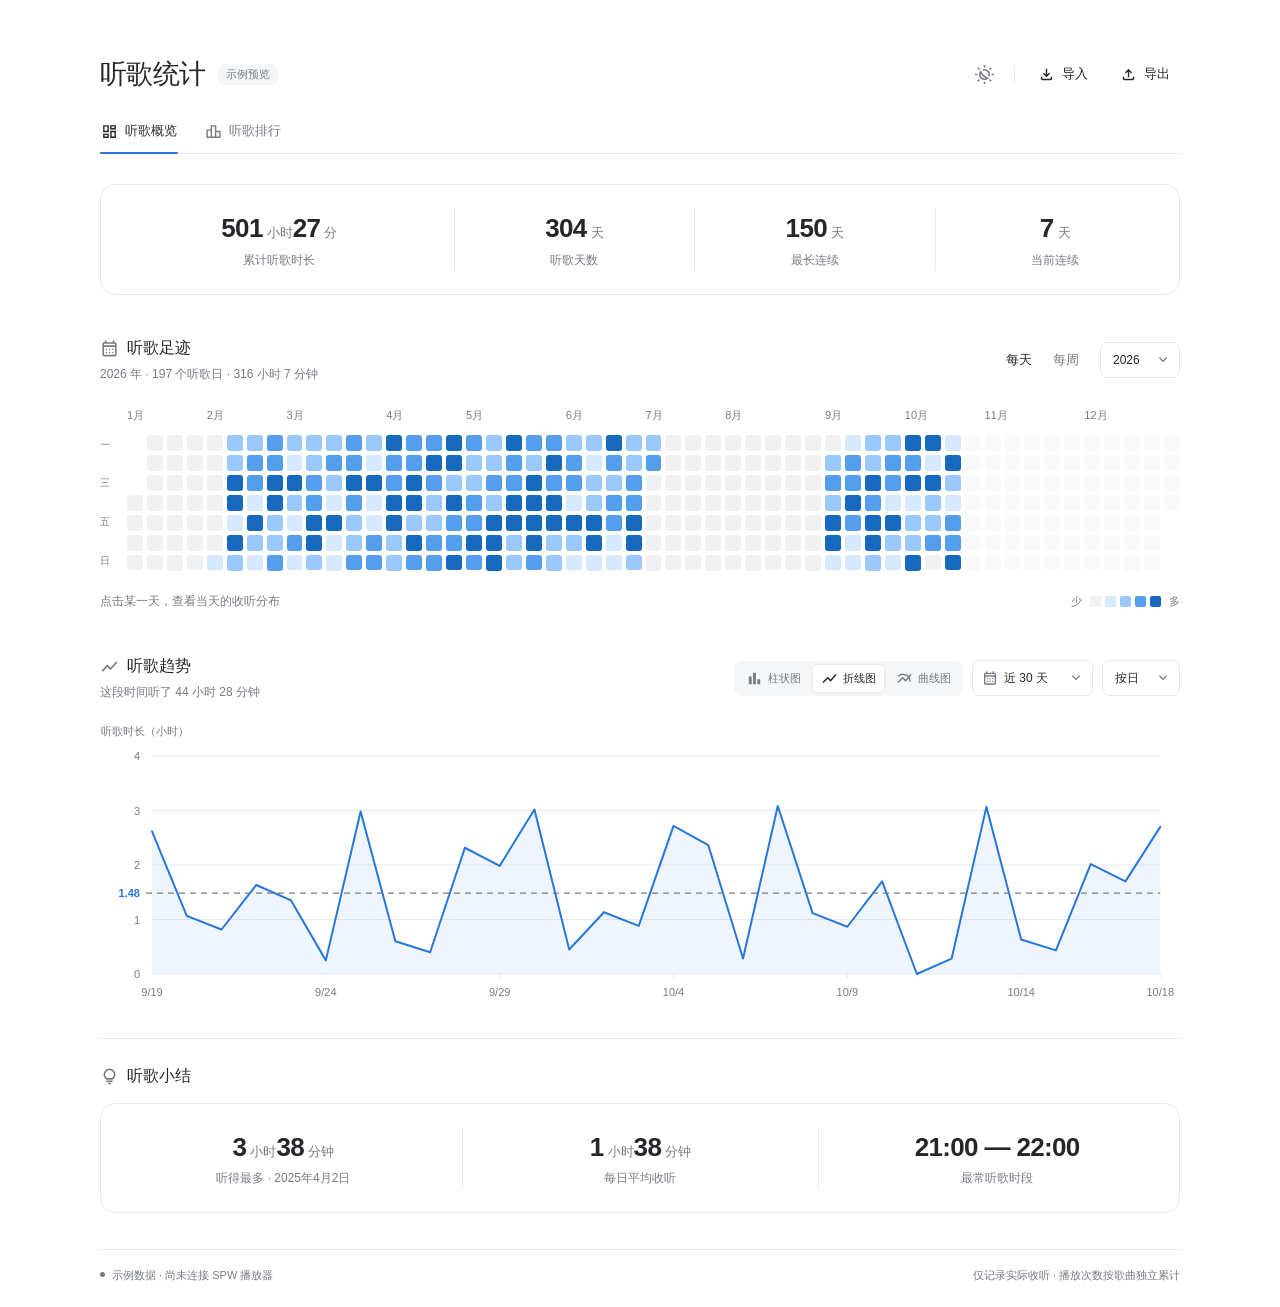
==== preview/index.html @ 2b6d9139 "style: move play counting explanation below rankings" ====
<!doctype html>
<html lang="zh-CN">
<head>
  <meta charset="UTF-8">
  <meta name="viewport" content="width=device-width, initial-scale=1">
  <meta name="color-scheme" content="light dark">
  <title>听歌统计 · SPW</title>
  <link rel="stylesheet" href="styles.css">
  <script src="app.js" defer></script>
</head>
<body>
  <main class="page">
    <header class="page-header">
      <div class="heading-group">
        <div class="title-line"><h1 id="page-title">听歌统计</h1><span class="preview-badge">示例预览</span></div>
      </div>
      <div class="header-actions">
        <button type="button" class="icon-button" id="theme-toggle" aria-label="当前跟随系统，点击切换为浅色" title="跟随系统 · 点击切换为浅色"><svg class="material-icon" data-icon="routine" data-theme-icon="system" viewBox="0 -960 960 960" aria-hidden="true" focusable="false"><path d="M396-396q-32-32-58.5-67T289-537q-5 14-6.5 28.5T281-480q0 83 58 141t141 58q14 0 28.5-2t28.5-6q-39-22-74-48.5T396-396Zm57-56q51 51 114 87.5T702-308q-40 51-98 79.5T481-200q-117 0-198.5-81.5T201-480q0-65 28.5-123t79.5-98q20 72 56.5 135T453-452Zm290 72q-20-5-39.5-11T665-405q8-18 11.5-36.5T680-480q0-83-58.5-141.5T480-680q-20 0-38.5 3.5T405-665q-8-19-13.5-38T381-742q24-9 49-13.5t51-4.5q117 0 198.5 81.5T761-480q0 26-4.5 51T743-380ZM440-840v-120h80v120h-80Zm0 840v-120h80V0h-80Zm323-706-57-57 85-84 57 56-85 85ZM169-113l-57-56 85-85 57 57-85 84Zm671-327v-80h120v80H840ZM0-440v-80h120v80H0Zm791 328-85-85 57-57 84 85-56 57ZM197-706l-84-85 56-57 85 85-57 57Zm199 310Z"/></svg><svg class="material-icon" data-icon="light_mode" data-theme-icon="light" viewBox="0 -960 960 960" aria-hidden="true" focusable="false" hidden><path d="M480-360q50 0 85-35t35-85q0-50-35-85t-85-35q-50 0-85 35t-35 85q0 50 35 85t85 35Zm0 80q-83 0-141.5-58.5T280-480q0-83 58.5-141.5T480-680q83 0 141.5 58.5T680-480q0 83-58.5 141.5T480-280ZM200-440H40v-80h160v80Zm720 0H760v-80h160v80ZM440-760v-160h80v160h-80Zm0 720v-160h80v160h-80ZM256-650l-101-97 57-59 96 100-52 56Zm492 496-97-101 53-55 101 97-57 59Zm-98-550 97-101 59 57-100 96-56-52ZM154-212l101-97 55 53-97 101-59-57Zm326-268Z"/></svg><svg class="material-icon" data-icon="dark_mode" data-theme-icon="dark" viewBox="0 -960 960 960" aria-hidden="true" focusable="false" hidden><path d="M480-120q-150 0-255-105T120-480q0-150 105-255t255-105q14 0 27.5 1t26.5 3q-41 29-65.5 75.5T444-660q0 90 63 153t153 63q55 0 101-24.5t75-65.5q2 13 3 26.5t1 27.5q0 150-105 255T480-120Zm0-80q88 0 158-48.5T740-375q-20 5-40 8t-40 3q-123 0-209.5-86.5T364-660q0-20 3-40t8-40q-78 32-126.5 102T200-480q0 116 82 198t198 82Zm-10-270Z"/></svg></button>
        <span class="action-divider"></span>
        <button class="text-button" id="import-button"><svg class="material-icon" data-icon="download" viewBox="0 -960 960 960" aria-hidden="true" focusable="false"><path d="M480-320 280-520l56-58 104 104v-326h80v326l104-104 56 58-200 200ZM240-160q-33 0-56.5-23.5T160-240v-120h80v120h480v-120h80v120q0 33-23.5 56.5T720-160H240Z"/></svg>导入</button>
        <button class="text-button" id="export-button"><svg class="material-icon" data-icon="upload" viewBox="0 -960 960 960" aria-hidden="true" focusable="false"><path d="M440-320v-326L336-542l-56-58 200-200 200 200-56 58-104-104v326h-80ZM240-160q-33 0-56.5-23.5T160-240v-120h80v120h480v-120h80v120q0 33-23.5 56.5T720-160H240Z"/></svg>导出</button>
        <input id="import-file" type="file" accept=".json,application/json" hidden>
      </div>
    </header>

    <nav class="page-nav" aria-label="统计页面">
      <a id="overview-link" href="#overview" data-page-link="overview" class="active" aria-current="page"><svg class="material-icon" data-icon="dashboard" viewBox="0 -960 960 960" aria-hidden="true" focusable="false"><path d="M520-600v-240h320v240H520ZM120-440v-400h320v400H120Zm400 320v-400h320v400H520Zm-400 0v-240h320v240H120Zm80-400h160v-240H200v240Zm400 320h160v-240H600v240Zm0-480h160v-80H600v80ZM200-200h160v-80H200v80Zm160-320Zm240-160Zm0 240ZM360-280Z"/></svg><span>听歌概览</span></a>
      <a id="ranking-link" href="#ranking" data-page-link="ranking"><svg class="material-icon" data-icon="leaderboard" viewBox="0 -960 960 960" aria-hidden="true" focusable="false"><path d="M160-200h160v-320H160v320Zm240 0h160v-560H400v560Zm240 0h160v-240H640v240ZM80-120v-480h240v-240h320v320h240v400H80Z"/></svg><span>听歌排行</span></a>
    </nav>

    <div id="overview-page" aria-labelledby="overview-link">
    <section class="summary-strip" aria-label="累计听歌概览">
      <div class="summary-item"><div class="summary-number" id="total-time">—</div><div class="summary-label">累计听歌时长</div></div>
      <div class="summary-item"><div class="summary-number" id="active-days">—</div><div class="summary-label">听歌天数</div></div>
      <div class="summary-item"><div class="summary-number" id="longest-streak">—</div><div class="summary-label">最长连续</div></div>
      <div class="summary-item"><div class="summary-number" id="current-streak">—</div><div class="summary-label">当前连续</div></div>
    </section>

    <section class="activity-section" aria-labelledby="activity-title">
      <div class="section-heading">
        <div><h2 id="activity-title"><svg class="material-icon" data-icon="calendar_month" viewBox="0 -960 960 960" aria-hidden="true" focusable="false"><path d="M200-80q-33 0-56.5-23.5T120-160v-560q0-33 23.5-56.5T200-800h40v-80h80v80h320v-80h80v80h40q33 0 56.5 23.5T840-720v560q0 33-23.5 56.5T760-80H200Zm0-80h560v-400H200v400Zm0-480h560v-80H200v80Zm0 0v-80 80Zm280 240q-17 0-28.5-11.5T440-440q0-17 11.5-28.5T480-480q17 0 28.5 11.5T520-440q0 17-11.5 28.5T480-400Zm-160 0q-17 0-28.5-11.5T280-440q0-17 11.5-28.5T320-480q17 0 28.5 11.5T360-440q0 17-11.5 28.5T320-400Zm320 0q-17 0-28.5-11.5T600-440q0-17 11.5-28.5T640-480q17 0 28.5 11.5T680-440q0 17-11.5 28.5T640-400ZM480-240q-17 0-28.5-11.5T440-280q0-17 11.5-28.5T480-320q17 0 28.5 11.5T520-280q0 17-11.5 28.5T480-240Zm-160 0q-17 0-28.5-11.5T280-280q0-17 11.5-28.5T320-320q17 0 28.5 11.5T360-280q0 17-11.5 28.5T320-240Zm320 0q-17 0-28.5-11.5T600-280q0-17 11.5-28.5T640-320q17 0 28.5 11.5T680-280q0 17-11.5 28.5T640-240Z"/></svg><span>听歌足迹</span></h2><p class="section-caption" id="year-caption"></p></div>
        <div class="section-controls">
          <div class="heatmap-mode-toggle" role="group" aria-label="听歌足迹统计方式">
            <button type="button" data-heatmap-mode="day" class="active" aria-pressed="true">每天</button>
            <button type="button" data-heatmap-mode="week" aria-pressed="false">每周</button>
          </div>
          <label class="select-wrap year-select"><span class="sr-only">热力图年份</span><select id="year-select"></select><svg class="material-icon select-chevron" data-icon="expand_more" viewBox="0 -960 960 960" aria-hidden="true" focusable="false"><path d="M480-345 240-585l56-56 184 184 184-184 56 56-240 240Z"/></svg></label>
        </div>
      </div>
      <div class="heatmap-scroll">
        <div class="heatmap-layout">
          <div class="month-labels" id="month-labels" aria-hidden="true"></div>
          <div class="weekday-labels" id="weekday-labels" aria-hidden="true"><span>一</span><span></span><span>三</span><span></span><span>五</span><span></span><span>日</span></div>
          <div class="heatmap" id="heatmap" role="group" aria-label="按日显示的年度听歌热力图"></div>
        </div>
      </div>
      <div class="heatmap-footer">
        <div id="day-detail" class="day-detail" aria-live="polite"></div>
        <div class="heatmap-legend" id="heatmap-legend"><span>少</span><i data-level="0"></i><i data-level="1"></i><i data-level="2"></i><i data-level="3"></i><i data-level="4"></i><span>多</span></div>
        <span class="weekly-scale-note" id="weekly-scale-note" hidden>方格高度按本年单周峰值缩放</span>
      </div>
    </section>

    <section class="trend-section" aria-labelledby="trend-title">
      <div class="section-heading">
        <div><h2 id="trend-title"><svg class="material-icon" data-icon="show_chart" viewBox="0 -960 960 960" aria-hidden="true" focusable="false"><path d="m140-220-60-60 300-300 160 160 284-320 56 56-340 384-160-160-240 240Z"/></svg><span>听歌趋势</span></h2><p class="section-caption" id="trend-caption"></p></div>
        <div class="section-controls">
          <div class="chart-type-toggle" role="group" aria-label="趋势图类型">
            <button type="button" data-chart-type="bar" aria-pressed="false" title="柱状图"><svg class="material-icon" viewBox="0 -960 960 960" aria-hidden="true" focusable="false"><path d="M640-160v-280h160v280H640Zm-240 0v-640h160v640H400Zm-240 0v-440h160v440H160Z"/></svg><span>柱状图</span></button>
            <button type="button" data-chart-type="line" class="active" aria-pressed="true" title="折线图"><svg class="material-icon" viewBox="0 -960 960 960" aria-hidden="true" focusable="false"><path d="m140-220-60-60 300-300 160 160 284-320 56 56-340 384-160-160-240 240Z"/></svg><span>折线图</span></button>
            <button type="button" data-chart-type="curve" aria-pressed="false" title="曲线图"><svg class="material-icon" viewBox="0 -960 960 960" aria-hidden="true" focusable="false"><path d="m136-220-56-58 300-300 160 160 116-130q-51-60-120-95t-152-35q-71 0-134 26.5T136-580l-56-58q62-56 139-88t165-32q98 0 181 39.5T710-608l114-130 56 58-120 136q33 53 53.5 115T840-298h-80q-6-50-20.5-95.5T702-480L544-302 380-464 136-220Z"/></svg><span>曲线图</span></button>
          </div>
          <label class="select-wrap has-leading-icon"><svg class="material-icon leading-icon" data-icon="calendar_month" viewBox="0 -960 960 960" aria-hidden="true" focusable="false"><path d="M200-80q-33 0-56.5-23.5T120-160v-560q0-33 23.5-56.5T200-800h40v-80h80v80h320v-80h80v80h40q33 0 56.5 23.5T840-720v560q0 33-23.5 56.5T760-80H200Zm0-80h560v-400H200v400Zm0-480h560v-80H200v80Zm0 0v-80 80Zm280 240q-17 0-28.5-11.5T440-440q0-17 11.5-28.5T480-480q17 0 28.5 11.5T520-440q0 17-11.5 28.5T480-400Zm-160 0q-17 0-28.5-11.5T280-440q0-17 11.5-28.5T320-480q17 0 28.5 11.5T360-440q0 17-11.5 28.5T320-400Zm320 0q-17 0-28.5-11.5T600-440q0-17 11.5-28.5T640-480q17 0 28.5 11.5T680-440q0 17-11.5 28.5T640-400ZM480-240q-17 0-28.5-11.5T440-280q0-17 11.5-28.5T480-320q17 0 28.5 11.5T520-280q0 17-11.5 28.5T480-240Zm-160 0q-17 0-28.5-11.5T280-280q0-17 11.5-28.5T320-320q17 0 28.5 11.5T360-280q0 17-11.5 28.5T320-240Zm320 0q-17 0-28.5-11.5T600-280q0-17 11.5-28.5T640-320q17 0 28.5 11.5T680-280q0 17-11.5 28.5T640-240Z"/></svg><span class="sr-only">趋势图日期范围</span><select id="range-select"><option value="7">近 7 天</option><option value="30" selected>近 30 天</option><option value="month">本月</option><option value="today">今天</option><option value="selected" hidden>所选日期</option><option value="custom">自定义日期</option></select><svg class="material-icon select-chevron" data-icon="expand_more" viewBox="0 -960 960 960" aria-hidden="true" focusable="false"><path d="M480-345 240-585l56-56 184 184 184-184 56 56-240 240Z"/></svg></label>
          <label class="select-wrap"><span class="sr-only">趋势图统计粒度</span><select id="granularity-select"><option value="day">按日</option><option value="week">按周</option><option value="hour">按小时</option></select><svg class="material-icon select-chevron" data-icon="expand_more" viewBox="0 -960 960 960" aria-hidden="true" focusable="false"><path d="M480-345 240-585l56-56 184 184 184-184 56 56-240 240Z"/></svg></label>
        </div>
      </div>
      <div class="chart-wrapper" id="chart-wrapper">
        <div class="chart-unit" id="chart-unit"></div>
        <svg id="trend-chart" viewBox="0 0 1000 258" preserveAspectRatio="none" role="img" aria-label="听歌时长趋势图"></svg>
        <div class="chart-empty" id="chart-empty" hidden>这段时间还没有听歌记录</div>
      </div>
    </section>

    <section class="insights-section" aria-labelledby="insights-title">
      <h2 id="insights-title"><svg class="material-icon" data-icon="lightbulb" viewBox="0 -960 960 960" aria-hidden="true" focusable="false"><path d="M480-80q-33 0-56.5-23.5T400-160h160q0 33-23.5 56.5T480-80ZM320-200v-80h320v80H320Zm10-120q-69-41-109.5-110T180-580q0-125 87.5-212.5T480-880q125 0 212.5 87.5T780-580q0 81-40.5 150T630-320H330Zm24-80h252q45-32 69.5-79T700-580q0-92-64-156t-156-64q-92 0-156 64t-64 156q0 54 24.5 101t69.5 79Zm126 0Z"/></svg><span>听歌小结</span></h2>
      <div class="summary-strip insights-strip">
        <article class="summary-item insight-item" aria-labelledby="peak-day-title">
          <p class="summary-number" id="peak-day">—</p>
          <h3 class="summary-label" id="peak-day-title">听得最多 · <span id="peak-date">—</span></h3>
        </article>
        <article class="summary-item insight-item" aria-labelledby="daily-average-title">
          <p class="summary-number" id="daily-average" title="按有收听记录的日期计算平均时长">—</p>
          <h3 class="summary-label" id="daily-average-title">每日平均收听</h3>
        </article>
        <article class="summary-item insight-item" aria-labelledby="favorite-hours-title">
          <p class="summary-number" id="favorite-hours">—</p>
          <h3 class="summary-label" id="favorite-hours-title">最常听歌时段</h3>
        </article>
      </div>
    </section>
    </div>

    <section class="songs-section" id="ranking-page" aria-labelledby="ranking-link songs-title" hidden>
      <div class="section-heading">
        <div><h2 id="songs-title"><svg class="material-icon" data-icon="queue_music" viewBox="0 -960 960 960" aria-hidden="true" focusable="false"><path d="M640-160q-50 0-85-35t-35-85q0-50 35-85t85-35q11 0 21 1.5t19 6.5v-328h200v80H760v360q0 50-35 85t-85 35ZM120-320v-80h320v80H120Zm0-160v-80h480v80H120Zm0-160v-80h480v80H120Z"/></svg><span>歌曲播放次数</span></h2></div>
        <div class="section-controls song-controls">
          <label class="search-wrap"><span class="sr-only">搜索歌曲或歌手</span><svg class="material-icon" data-icon="search" viewBox="0 -960 960 960" aria-hidden="true" focusable="false"><path d="M784-120 532-372q-30 24-69 38t-83 14q-109 0-184.5-75.5T120-580q0-109 75.5-184.5T380-840q109 0 184.5 75.5T640-580q0 44-14 83t-38 69l252 252-56 56ZM380-400q75 0 127.5-52.5T560-580q0-75-52.5-127.5T380-760q-75 0-127.5 52.5T200-580q0 75 52.5 127.5T380-400Z"/></svg><input id="song-search" type="search" placeholder="搜索歌曲或歌手" autocomplete="off"></label>
        </div>
      </div>
      <div class="song-table-scroll"><table class="song-table"><thead><tr><th scope="col" class="song-rank">排名</th><th scope="col">歌曲</th><th scope="col">专辑</th><th scope="col" class="play-count">播放次数</th></tr></thead><tbody id="song-table"></tbody></table></div>
      <p class="song-count-note">每首歌分别累计 · 实际听满歌曲时长的 50% 计一次</p>
      <p class="song-count-note">累计次数按歌曲独立记录，不受概览页年份与日期筛选影响。</p>
    </section>

    <footer class="page-footer"><span><i class="status-dot"></i>示例数据 · 尚未连接 SPW 播放器</span><span>仅记录实际收听 · 播放次数按歌曲独立累计</span></footer>
  </main>
  <div class="tooltip" id="tooltip" role="tooltip" hidden></div>
  <div class="toast" id="toast" role="status" hidden></div>
  <dialog id="date-dialog">
    <form id="date-form"><h2><svg class="material-icon" data-icon="calendar_month" viewBox="0 -960 960 960" aria-hidden="true" focusable="false"><path d="M200-80q-33 0-56.5-23.5T120-160v-560q0-33 23.5-56.5T200-800h40v-80h80v80h320v-80h80v80h40q33 0 56.5 23.5T840-720v560q0 33-23.5 56.5T760-80H200Zm0-80h560v-400H200v400Zm0-480h560v-80H200v80Zm0 0v-80 80Zm280 240q-17 0-28.5-11.5T440-440q0-17 11.5-28.5T480-480q17 0 28.5 11.5T520-440q0 17-11.5 28.5T480-400Zm-160 0q-17 0-28.5-11.5T280-440q0-17 11.5-28.5T320-480q17 0 28.5 11.5T360-440q0 17-11.5 28.5T320-400Zm320 0q-17 0-28.5-11.5T600-440q0-17 11.5-28.5T640-480q17 0 28.5 11.5T680-440q0 17-11.5 28.5T640-400ZM480-240q-17 0-28.5-11.5T440-280q0-17 11.5-28.5T480-320q17 0 28.5 11.5T520-280q0 17-11.5 28.5T480-240Zm-160 0q-17 0-28.5-11.5T280-280q0-17 11.5-28.5T320-320q17 0 28.5 11.5T360-280q0 17-11.5 28.5T320-240Zm320 0q-17 0-28.5-11.5T600-280q0-17 11.5-28.5T640-320q17 0 28.5 11.5T680-280q0 17-11.5 28.5T640-240Z"/></svg><span>选择日期范围</span></h2><p class="dialog-caption">调整趋势图的统计范围</p><label>开始日期<input id="date-start" type="date" required></label><label>结束日期<input id="date-end" type="date" required></label><p id="date-error" class="form-error" aria-live="polite"></p><div class="dialog-actions"><button type="button" class="secondary-button" id="date-cancel">取消</button><button type="submit" class="primary-button">应用</button></div></form>
  </dialog>
</body>
</html>
---- preview/styles.css ----
:root {
  color-scheme: light;
  --background: #ffffff;
  --text: #25272b;
  --muted: #777b82;
  --line: #e9eaed;
  --subtle: #f5f6f8;
  --hover: #f1f3f6;
  --accent: #2777d8;
  --accent-soft: rgba(39,119,216,.075);
  --cell-0: #f0f1f3;
  --cell-1: #d7e9fd;
  --cell-2: #9cc9fb;
  --cell-3: #559eec;
  --cell-4: #1769bd;
  --tooltip-bg: #25272b;
  --tooltip-text: #ffffff;
  --shadow: 0 8px 30px rgba(0,0,0,.08);
  font-family: "Segoe UI", "Microsoft YaHei UI", "Microsoft YaHei", sans-serif;
  font-synthesis: none;
}
:root[data-theme="dark"] {
  color-scheme: dark;
  --background: #202124;
  --text: #ededee;
  --muted: #a0a3ab;
  --line: #37393e;
  --subtle: #2b2d32;
  --hover: #34363c;
  --accent: #79b5ff;
  --accent-soft: rgba(121,181,255,.09);
  --cell-0: #2d3036;
  --cell-1: #27425e;
  --cell-2: #356a9d;
  --cell-3: #599bdb;
  --cell-4: #8ac5ff;
  --tooltip-bg: #eeeeef;
  --tooltip-text: #202124;
}
* { box-sizing: border-box; }
body { margin: 0; background: var(--background); color: var(--text); font-size: 14px; -webkit-font-smoothing: antialiased; }
button, select, input { font: inherit; }
button, select { -webkit-tap-highlight-color: transparent; }
button { color: inherit; cursor: pointer; }
button:disabled { cursor: default; }
button, select, input { outline-offset: 4px; }
:focus-visible { outline: 2px solid var(--accent); }
button { border: 0; background: none; }
svg { display: block; }
[hidden] { display: none !important; }
h1, h2, p { margin: 0; }
h1 { font-size: 27px; font-weight: 620; letter-spacing: -.6px; line-height: 1.35; }
h2 { display: flex; align-items: center; gap: 8px; font-size: 16px; font-weight: 600; letter-spacing: .1px; }
h2 .material-icon { width: 19px; height: 19px; color: var(--muted); }
.page { width: min(1080px, calc(100% - 112px)); margin: 0 auto; padding: 56px 0 24px; }
.page-header { display: flex; align-items: center; justify-content: space-between; gap: 20px; margin-bottom: 30px; }
.title-line { display: flex; gap: 12px; align-items: center; }
.preview-badge { padding: 3px 8px; border-radius: 5px; background: var(--subtle); color: var(--muted); font-size: 11px; white-space: nowrap; }
.header-actions, .section-controls { display: flex; align-items: center; gap: 12px; }
.icon-button { display: grid; place-items: center; width: 34px; height: 34px; border-radius: 7px; color: var(--muted); }
.icon-button .material-icon { width: 19px; height: 19px; }
.action-divider { width: 1px; height: 17px; background: var(--line); margin: 0 1px; }
.page-nav { display: flex; gap: 26px; border-bottom: 1px solid var(--line); margin-bottom: 30px; }
.page-nav a { position: relative; display: flex; align-items: center; gap: 7px; padding: 0 1px 13px; color: var(--muted); text-decoration: none; font-size: 13px; }
.page-nav a:hover { color: var(--text); }
.page-nav a.active { color: var(--text); font-weight: 600; }
.page-nav a.active::after { content: ""; position: absolute; bottom: -1px; left: 0; right: 0; height: 2px; background: var(--accent); border-radius: 2px; }
.text-button { display: flex; align-items: center; gap: 7px; padding: 9px 10px; border-radius: 7px; font-size: 13px; }
.text-button svg { width: 17px; height: 17px; }
.icon-button:hover, .text-button:hover { background: var(--hover); }
.summary-strip { display: grid; grid-template-columns: 1.45fr 1fr 1fr 1fr; border: 1px solid var(--line); border-radius: 15px; padding: 23px 4px; margin-bottom: 43px; }
.summary-item { text-align: center; padding: 2px 10px; min-width: 0; }
.summary-item + .summary-item { border-left: 1px solid var(--line); }
.summary-number { font-size: 26px; line-height: 1.4; font-weight: 550; letter-spacing: -.65px; font-variant-numeric: tabular-nums; white-space: nowrap; }
.summary-number small { font-size: 13px; font-weight: 400; color: var(--muted); margin-left: 4px; letter-spacing: 0; }
.summary-label { margin-top: 5px; color: var(--muted); font-size: 12px; }
.section-heading { display: flex; justify-content: space-between; align-items: center; gap: 20px; margin-bottom: 23px; min-height: 42px; }
.section-caption { font-size: 12px; color: var(--muted); margin-top: 7px; }
.select-wrap { display: inline-flex; align-items: center; position: relative; border: 1px solid var(--line); border-radius: 7px; background: var(--background); }
.select-wrap select { appearance: none; border: 0; background: transparent; color: var(--text); cursor: pointer; border-radius: inherit; padding: 8px 28px 8px 12px; font-size: 12px; min-height: 34px; }
select option { background: var(--background); color: var(--text); }
.select-wrap .select-chevron { position: absolute; right: 8px; top: 50%; transform: translateY(-50%); width: 16px; height: 16px; color: var(--muted); pointer-events: none; }
.select-wrap .leading-icon { position: absolute; left: 9px; width: 16px; height: 16px; color: var(--muted); pointer-events: none; }
.select-wrap.has-leading-icon select { padding-left: 31px; }
.year-select select { min-width: 78px; }
.heatmap-mode-toggle { display: flex; gap: 3px; }
.heatmap-mode-toggle button { padding: 7px 9px; color: var(--muted); font-size: 13px; border-radius: 6px; }
.heatmap-mode-toggle button:hover { background: var(--hover); color: var(--text); }
.heatmap-mode-toggle button.active { color: var(--text); font-weight: 600; }
.heatmap-scroll { overflow-x: auto; padding: 2px 2px 6px; margin: 0 -2px; scrollbar-width: thin; }
.heatmap-layout { --weeks: 53; display: grid; grid-template-columns: 17px 1fr; grid-template-rows: 19px 1fr; column-gap: 10px; row-gap: 8px; min-width: 660px; }
.month-labels { grid-column: 2; display: grid; grid-template-columns: repeat(var(--weeks), minmax(0,1fr)); gap: 4px; color: var(--muted); font-size: 11px; }
.month-labels span { white-space: nowrap; }
.weekday-labels { grid-row: 2; display: grid; grid-template-rows: repeat(7,1fr); color: var(--muted); font-size: 10px; align-items: center; }
.heatmap { grid-column: 2; grid-row: 2; display: grid; grid-template-columns: repeat(var(--weeks), minmax(0,1fr)); grid-template-rows: repeat(7,1fr); grid-auto-flow: column; gap: 4px; }
.day-cell { width: 100%; aspect-ratio: 1; min-width: 0; padding: 0; border-radius: 3px; background: var(--cell-0); position: relative; transition: box-shadow .12s ease; }
[data-level="0"] { background: var(--cell-0); }
[data-level="1"] { background: var(--cell-1); }
[data-level="2"] { background: var(--cell-2); }
[data-level="3"] { background: var(--cell-3); }
[data-level="4"] { background: var(--cell-4); }
.day-cell:hover:not(:disabled), .day-cell:focus-visible { box-shadow: 0 0 0 2px var(--background), 0 0 0 3px var(--accent); z-index: 1; }
.day-cell.selected::after { content: ""; position: absolute; inset: -2px; border: 1px solid var(--accent); border-radius: 5px; }
.day-cell.future { opacity: .35; }
.day-cell.padding { visibility: hidden; }
.heatmap.is-weekly { grid-template-rows: 1fr; }
.week-cell { display: grid; grid-template-rows: repeat(7, 1fr); gap: 4px; padding: 0; min-width: 0; border-radius: 3px; }
.week-block { display: block; width: 100%; aspect-ratio: 1; border-radius: 3px; background: var(--cell-0); pointer-events: none; }
.week-block.filled { background: var(--accent); }
.week-cell.future { opacity: .35; }
.week-cell:hover:not(:disabled) .filled, .week-cell:focus-visible .filled { background: var(--cell-4); }
.week-cell.selected { outline: 1px solid var(--accent); outline-offset: 2px; }
.weekly-scale-note { color: var(--muted); font-size: 11px; text-align: right; }
.heatmap-footer { display: flex; justify-content: space-between; gap: 18px; align-items: center; margin-top: 13px; min-height: 23px; }
.day-detail { color: var(--muted); font-size: 12px; }
.day-detail strong { color: var(--text); font-weight: 500; }
.heatmap-legend { display: flex; align-items: center; gap: 4px; color: var(--muted); font-size: 11px; white-space: nowrap; }
.heatmap-legend i { width: 11px; height: 11px; border-radius: 2px; }
.heatmap-legend span:first-child { margin-right: 4px; }
.heatmap-legend span:last-child { margin-left: 4px; }
.trend-section { margin-top: 43px; }
.trend-section .section-controls { flex-wrap: wrap; justify-content: flex-end; gap: 9px; }
.chart-type-toggle { display: flex; gap: 2px; padding: 3px; background: var(--subtle); border-radius: 8px; }
.chart-type-toggle button { display: flex; align-items: center; justify-content: center; gap: 5px; min-height: 29px; padding: 5px 8px; border: 1px solid transparent; border-radius: 5px; color: var(--muted); font-size: 11px; white-space: nowrap; }
.chart-type-toggle button:hover { color: var(--text); }
.chart-type-toggle button.active { color: var(--text); background: var(--background); border-color: var(--line); box-shadow: 0 1px 3px rgba(0,0,0,.035); }
.material-icon { display: block; flex-shrink: 0; width: 17px; height: 17px; fill: currentColor; }
.chart-wrapper { position: relative; }
.chart-unit { color: var(--muted); font-size: 11px; margin-bottom: 7px; padding-left: 1px; }
#trend-chart { width: 100%; height: 258px; overflow: visible; touch-action: pan-y; }
.chart-grid, .chart-axis-tick { stroke: var(--line); stroke-width: 1; vector-effect: non-scaling-stroke; }
.chart-tick { fill: var(--muted); font-size: 11px; font-family: inherit; font-variant-numeric: tabular-nums; }
.chart-area { fill: var(--accent-soft); }
.chart-line { stroke: var(--accent); stroke-width: 2; fill: none; stroke-linecap: round; stroke-linejoin: round; vector-effect: non-scaling-stroke; }
.chart-bar { fill: var(--accent); opacity: .7; }
.chart-bar.is-active { opacity: 1; }
.chart-average { pointer-events: none; }
.chart-average-line { stroke: var(--muted); stroke-width: 1.25; stroke-dasharray: 6 5; vector-effect: non-scaling-stroke; }
.chart-average-label { fill: var(--accent); stroke: var(--background); stroke-width: 4px; stroke-linejoin: round; paint-order: stroke; font-family: inherit; font-size: 11px; font-weight: 600; font-variant-numeric: tabular-nums; }
.chart-crosshair { stroke: var(--muted); stroke-opacity: .5; stroke-dasharray: 3 4; vector-effect: non-scaling-stroke; }
.chart-point { fill: var(--background); stroke: var(--accent); stroke-width: 2; vector-effect: non-scaling-stroke; }
.chart-empty { position: absolute; inset: 40px 0; display: grid; place-items: center; color: var(--muted); background: var(--background); font-size: 13px; }
table { border-collapse: collapse; width: 100%; font-size: 12px; text-align: left; }
th, td { padding: 8px 12px; border-bottom: 1px solid var(--line); font-weight: 400; }
th { color: var(--text); }
.songs-section { min-height: 440px; }
.songs-section .section-heading { margin-bottom: 15px; }
.search-wrap { display: flex; align-items: center; gap: 7px; padding: 0 10px; border: 1px solid var(--line); border-radius: 7px; }
.search-wrap svg { flex-shrink: 0; width: 15px; height: 15px; color: var(--muted); }
.search-wrap input { width: 148px; min-width: 0; height: 34px; padding: 0; border: 0; background: transparent; color: var(--text); font-size: 12px; }
.search-wrap:focus-within { outline: 2px solid var(--accent); outline-offset: 2px; }
.search-wrap input:focus-visible { outline: none; }
.search-wrap input::placeholder { color: var(--muted); }
.song-table-scroll { overflow-x: auto; scrollbar-width: thin; }
.song-table th { position: sticky; top: 0; z-index: 1; background: var(--background); padding: 10px 0; font-size: 11px; color: var(--muted); }
.song-table td { padding: 13px 0; font-size: 13px; }
.song-table th:first-child { width: 48px; }
.song-table th:nth-child(2) { width: 44%; }
.song-table th:nth-child(3) { width: 30%; }
.song-table .song-rank { color: var(--muted); padding-left: 0; padding-right: 0; text-align: center; font-variant-numeric: tabular-nums; }
.song-table tbody tr:hover { background: var(--subtle); }
.song-entry { display: flex; align-items: center; gap: 12px; padding-right: 16px; }
.album-cover { display: block; flex-shrink: 0; width: 44px; height: 44px; object-fit: cover; border-radius: 6px; background: var(--subtle); border: 1px solid var(--line); }
.song-metadata { min-width: 0; overflow-wrap: anywhere; }
.song-title { display: block; font-weight: 500; }
.song-artist { display: block; color: var(--muted); font-size: 11px; margin-top: 5px; }
.song-album { color: var(--muted); padding-right: 16px !important; }
.play-count { text-align: right; font-variant-numeric: tabular-nums; white-space: nowrap; }
.play-count span { color: var(--muted); font-size: 11px; margin-left: 4px; }
.song-table .song-empty { padding: 30px 0; text-align: center; color: var(--muted); }
.song-count-note { margin-top: 12px; color: var(--muted); font-size: 11px; }
.insights-section { margin-top: 34px; padding-top: 27px; border-top: 1px solid var(--line); }
.insights-section h2 { margin-bottom: 16px; }
.summary-strip.insights-strip { grid-template-columns: repeat(3, minmax(0, 1fr)); margin-bottom: 0; }
.insight-item h3 { margin: 5px 0 0; font-weight: 400; }
.page-footer { display: flex; justify-content: space-between; gap: 16px; color: var(--muted); font-size: 11px; margin-top: 36px; padding-top: 18px; border-top: 1px solid var(--line); }
.status-dot { width: 5px; height: 5px; display: inline-block; background: var(--muted); border-radius: 50%; margin-right: 7px; vertical-align: 2px; }
.tooltip { position: fixed; z-index: 10; background: var(--tooltip-bg); color: var(--tooltip-text); padding: 12px 14px; border-radius: 10px; pointer-events: none; min-width: 180px; box-shadow: var(--shadow); font-size: 12px; }
.tooltip-title { font-weight: 600; margin-bottom: 10px; }
.tooltip-row { display: flex; justify-content: space-between; gap: 22px; line-height: 1.9; }
.tooltip-row span:first-child { opacity: .7; }
.toast { position: fixed; z-index: 30; left: 50%; bottom: 28px; transform: translateX(-50%); max-width: calc(100vw - 32px); padding: 12px 20px; background: var(--tooltip-bg); color: var(--tooltip-text); box-shadow: var(--shadow); border-radius: 10px; font-size: 13px; }
dialog { width: min(390px, calc(100% - 32px)); padding: 26px; color: var(--text); background: var(--background); border: 1px solid var(--line); border-radius: 16px; box-shadow: var(--shadow); }
dialog::backdrop { background: rgba(0,0,0,.25); }
.dialog-caption { color: var(--muted); font-size: 12px; margin: 8px 0 22px; }
dialog label { display: block; color: var(--muted); font-size: 12px; margin: 14px 0; }
dialog input { display: block; width: 100%; border: 1px solid var(--line); color: var(--text); background: var(--background); border-radius: 7px; padding: 9px 10px; margin-top: 7px; }
.dialog-actions { display: flex; justify-content: flex-end; gap: 10px; margin-top: 18px; }
.primary-button, .secondary-button { padding: 9px 20px; border-radius: 7px; }
.primary-button { background: var(--accent); color: var(--background); }
.secondary-button { background: var(--subtle); }
.form-error { color: #cf4545; font-size: 12px; min-height: 16px; }
.sr-only { position: absolute; width: 1px; height: 1px; padding: 0; overflow: hidden; clip: rect(0,0,0,0); white-space: nowrap; border: 0; }
@media (min-width: 1450px) { .page { padding-top: 68px; } }
@media (max-width: 900px) {
  .page { width: calc(100% - 64px); padding-top: 34px; }
  .summary-number { font-size: 22px; }
  .summary-number small { font-size: 11px; }
  .summary-strip { margin-bottom: 34px; }
}
@media (max-width: 600px) {
  .page { width: calc(100% - 36px); padding-top: 26px; }
  h1 { font-size: 23px; }
  .page-header { align-items: flex-start; gap: 8px; margin-bottom: 24px; }
  .title-line { gap: 8px; flex-wrap: wrap; }
  .header-actions { gap: 2px; }
  .icon-button { width: 29px; height: 32px; }
  .action-divider { display: none; }
  .text-button { padding: 8px 6px; font-size: 12px; gap: 4px; }
  .text-button svg { width: 14px; height: 14px; }
  .summary-strip { grid-template-columns: repeat(2,1fr); padding: 16px 0 12px; row-gap: 18px; }
  .summary-item:nth-child(odd) { border-left: 0; }
  .summary-item:nth-child(n+3) { padding-top: 8px; }
  .summary-number { font-size: 21px; }
  .summary-label { font-size: 11px; }
  .section-heading { flex-wrap: wrap; gap: 14px; margin-bottom: 18px; }
  .activity-section .section-heading > div:first-child { flex: 1; }
  .activity-section .section-controls { flex-wrap: wrap; gap: 7px; }
  .year-select select { min-width: 70px; padding-left: 9px; }
  .heatmap-footer { align-items: flex-start; }
  .day-detail { font-size: 11px; max-width: 70%; line-height: 1.7; }
  .trend-section { margin-top: 33px; }
  .trend-section .section-heading { align-items: flex-start; }
  .trend-section .section-controls { width: 100%; justify-content: flex-start; gap: 8px; }
  .chart-type-toggle { flex-basis: 100%; }
  .chart-type-toggle button { flex: 1; min-height: 32px; }
  .select-wrap select { font-size: 11px; padding-left: 9px; }
  #trend-chart { height: 225px; }
  .song-controls { width: 100%; gap: 8px; }
  .search-wrap { flex: 1; min-width: 0; }
  .search-wrap input { width: 100%; }
  .song-table td { font-size: 12px; }
  .song-table th:first-child { width: 34px; }
  .song-entry { gap: 9px; padding-right: 12px; }
  .album-cover { width: 40px; height: 40px; }
  .page-footer { flex-direction: column; gap: 9px; line-height: 1.7; }
}
@media (max-width: 760px) {
  .summary-strip.insights-strip { grid-template-columns: 1fr; padding: 6px 20px; row-gap: 0; }
  .insights-strip .summary-item { padding: 16px 10px; border-left: 0; }
  .insights-strip .summary-item + .summary-item { border-top: 1px solid var(--line); }
}
@media (prefers-reduced-motion: reduce) { * { transition: none !important; } }
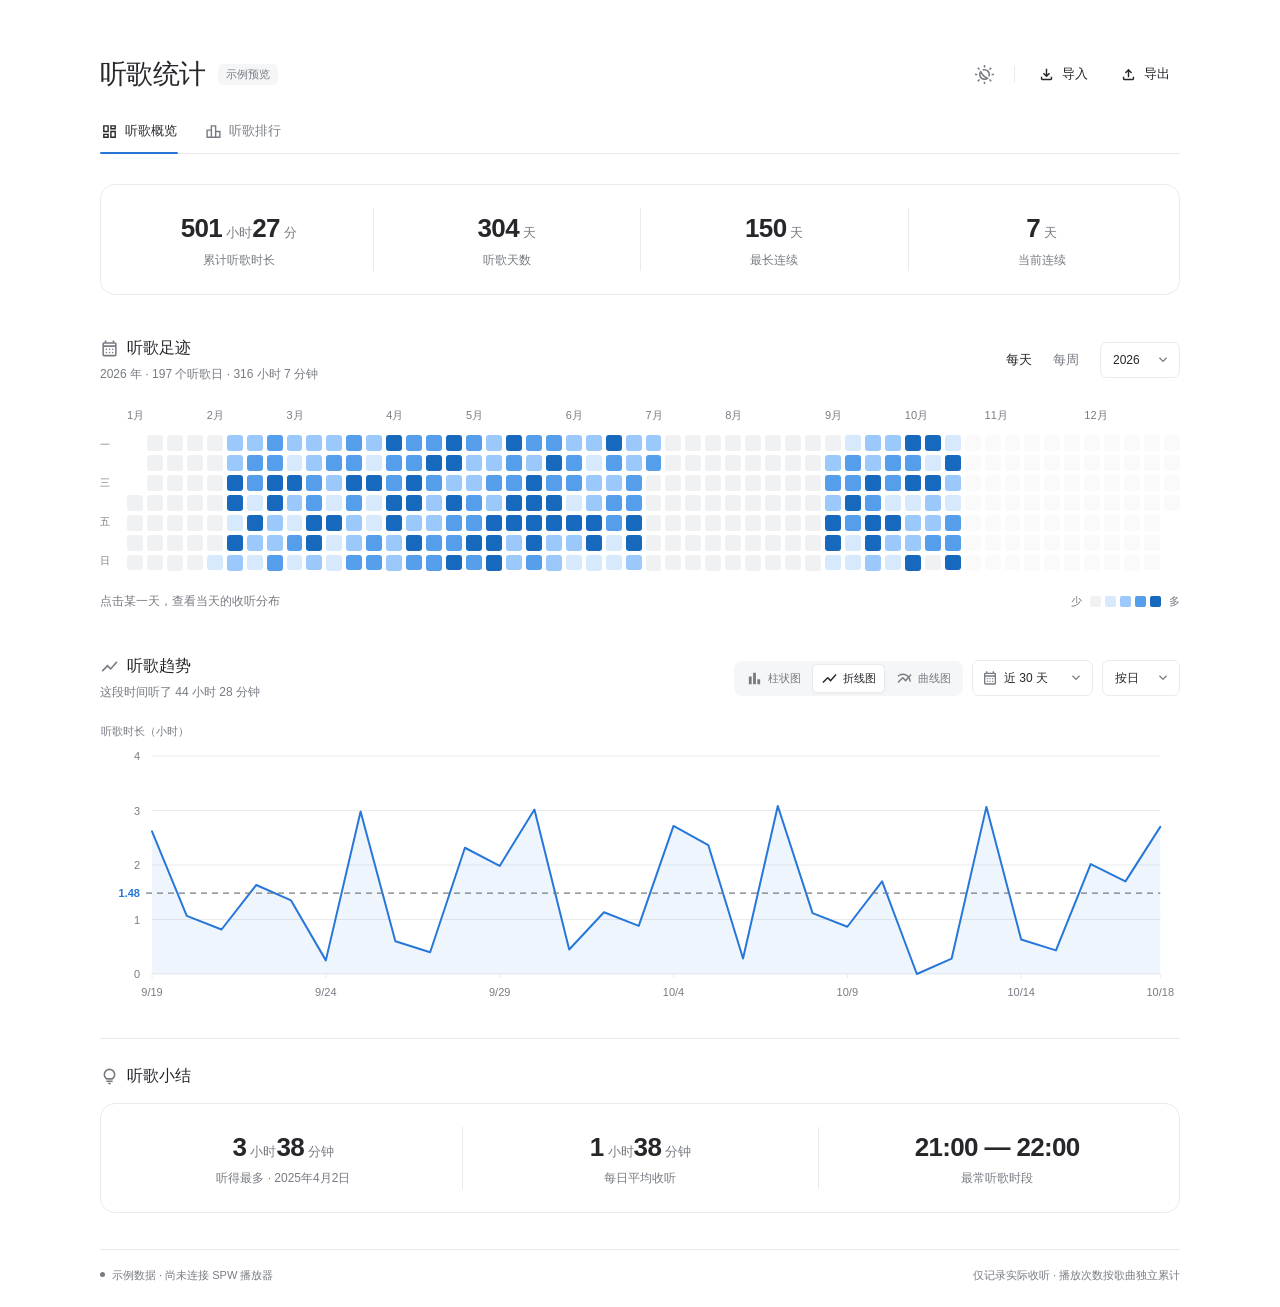
==== commit 2be387eb: "feat: color weekly heatmap columns by listening duration" ====
--- a/preview/index.html
+++ b/preview/index.html
@@ -56,8 +56,10 @@
       </div>
       <div class="heatmap-footer">
         <div id="day-detail" class="day-detail" aria-live="polite"></div>
-        <div class="heatmap-legend" id="heatmap-legend"><span>少</span><i data-level="0"></i><i data-level="1"></i><i data-level="2"></i><i data-level="3"></i><i data-level="4"></i><span>多</span></div>
-        <span class="weekly-scale-note" id="weekly-scale-note" hidden>方格高度按本年单周峰值缩放</span>
+        <div class="heatmap-key">
+          <span class="weekly-scale-note" id="weekly-scale-note" hidden>高度和颜色按本年单周峰值缩放</span>
+          <div class="heatmap-legend" id="heatmap-legend"><span>少</span><i data-level="0"></i><i data-level="1"></i><i data-level="2"></i><i data-level="3"></i><i data-level="4"></i><span>多</span></div>
+        </div>
       </div>
     </section>
 
@@ -107,9 +109,13 @@
           <label class="search-wrap"><span class="sr-only">搜索歌曲或歌手</span><svg class="material-icon" data-icon="search" viewBox="0 -960 960 960" aria-hidden="true" focusable="false"><path d="M784-120 532-372q-30 24-69 38t-83 14q-109 0-184.5-75.5T120-580q0-109 75.5-184.5T380-840q109 0 184.5 75.5T640-580q0 44-14 83t-38 69l252 252-56 56ZM380-400q75 0 127.5-52.5T560-580q0-75-52.5-127.5T380-760q-75 0-127.5 52.5T200-580q0 75 52.5 127.5T380-400Z"/></svg><input id="song-search" type="search" placeholder="搜索歌曲或歌手" autocomplete="off"></label>
         </div>
       </div>
+      <div class="song-pagination-row">
+        <p class="song-page-summary" id="song-page-summary" role="status"></p>
+        <nav class="song-pagination" id="song-pagination-top" data-song-pagination aria-label="歌曲排行分页" hidden></nav>
+      </div>
       <div class="song-table-scroll"><table class="song-table"><thead><tr><th scope="col" class="song-rank">排名</th><th scope="col">歌曲</th><th scope="col">专辑</th><th scope="col" class="play-count">播放次数</th></tr></thead><tbody id="song-table"></tbody></table></div>
-      <p class="song-count-note">每首歌分别累计 · 实际听满歌曲时长的 50% 计一次</p>
-      <p class="song-count-note">累计次数按歌曲独立记录，不受概览页年份与日期筛选影响。</p>
+      <nav class="song-pagination song-pagination-bottom" data-song-pagination aria-label="歌曲排行底部分页" hidden></nav>
+      <p class="song-count-note">每首歌独立累计 · 实际听满歌曲时长的 50% 计一次 · 不受概览页年份与日期筛选影响</p>
     </section>
 
     <footer class="page-footer"><span><i class="status-dot"></i>示例数据 · 尚未连接 SPW 播放器</span><span>仅记录实际收听 · 播放次数按歌曲独立累计</span></footer>
--- a/preview/styles.css
+++ b/preview/styles.css
@@ -68,7 +68,7 @@
 .text-button { display: flex; align-items: center; gap: 7px; padding: 9px 10px; border-radius: 7px; font-size: 13px; }
 .text-button svg { width: 17px; height: 17px; }
 .icon-button:hover, .text-button:hover { background: var(--hover); }
-.summary-strip { display: grid; grid-template-columns: 1.45fr 1fr 1fr 1fr; border: 1px solid var(--line); border-radius: 15px; padding: 23px 4px; margin-bottom: 43px; }
+.summary-strip { display: grid; grid-template-columns: repeat(4, minmax(0, 1fr)); border: 1px solid var(--line); border-radius: 15px; padding: 23px 4px; margin-bottom: 43px; }
 .summary-item { text-align: center; padding: 2px 10px; min-width: 0; }
 .summary-item + .summary-item { border-left: 1px solid var(--line); }
 .summary-number { font-size: 26px; line-height: 1.4; font-weight: 550; letter-spacing: -.65px; font-variant-numeric: tabular-nums; white-space: nowrap; }
@@ -105,13 +105,13 @@
 .day-cell.padding { visibility: hidden; }
 .heatmap.is-weekly { grid-template-rows: 1fr; }
 .week-cell { display: grid; grid-template-rows: repeat(7, 1fr); gap: 4px; padding: 0; min-width: 0; border-radius: 3px; }
-.week-block { display: block; width: 100%; aspect-ratio: 1; border-radius: 3px; background: var(--cell-0); pointer-events: none; }
-.week-block.filled { background: var(--accent); }
+.week-block { display: block; width: 100%; aspect-ratio: 1; border-radius: 3px; pointer-events: none; }
 .week-cell.future { opacity: .35; }
-.week-cell:hover:not(:disabled) .filled, .week-cell:focus-visible .filled { background: var(--cell-4); }
+.week-cell:hover:not(:disabled), .week-cell:focus-visible { box-shadow: 0 0 0 2px var(--background), 0 0 0 3px var(--accent); }
 .week-cell.selected { outline: 1px solid var(--accent); outline-offset: 2px; }
 .weekly-scale-note { color: var(--muted); font-size: 11px; text-align: right; }
-.heatmap-footer { display: flex; justify-content: space-between; gap: 18px; align-items: center; margin-top: 13px; min-height: 23px; }
+.heatmap-footer { display: flex; justify-content: space-between; flex-wrap: wrap; gap: 18px; align-items: center; margin-top: 13px; min-height: 23px; }
+.heatmap-key { display: flex; align-items: center; justify-content: flex-end; flex-wrap: wrap; gap: 8px 12px; margin-left: auto; }
 .day-detail { color: var(--muted); font-size: 12px; }
 .day-detail strong { color: var(--text); font-weight: 500; }
 .heatmap-legend { display: flex; align-items: center; gap: 4px; color: var(--muted); font-size: 11px; white-space: nowrap; }
@@ -169,16 +169,26 @@
 .play-count span { color: var(--muted); font-size: 11px; margin-left: 4px; }
 .song-table .song-empty { padding: 30px 0; text-align: center; color: var(--muted); }
 .song-count-note { margin-top: 12px; color: var(--muted); font-size: 11px; }
+.song-pagination-row { display: flex; align-items: center; justify-content: space-between; flex-wrap: wrap; gap: 10px; margin-bottom: 8px; }
+.song-page-summary { color: var(--muted); font-size: 11px; line-height: 1.6; }
+.song-pagination { display: flex; align-items: center; justify-content: flex-end; flex-wrap: wrap; gap: 4px; }
+.song-pagination button { min-width: 30px; min-height: 30px; padding: 5px 9px; border: 1px solid var(--line); border-radius: 6px; font-size: 12px; font-variant-numeric: tabular-nums; }
+.song-pagination button:hover:not(:disabled) { background: var(--hover); }
+.song-pagination button[aria-current="page"] { color: var(--accent); border-color: var(--accent); background: var(--accent-soft); }
+.song-pagination button:disabled { opacity: .4; }
+.song-pagination > span { color: var(--muted); padding: 0 3px; }
+.song-pagination-bottom { margin-top: 14px; }
 .insights-section { margin-top: 34px; padding-top: 27px; border-top: 1px solid var(--line); }
 .insights-section h2 { margin-bottom: 16px; }
 .summary-strip.insights-strip { grid-template-columns: repeat(3, minmax(0, 1fr)); margin-bottom: 0; }
 .insight-item h3 { margin: 5px 0 0; font-weight: 400; }
 .page-footer { display: flex; justify-content: space-between; gap: 16px; color: var(--muted); font-size: 11px; margin-top: 36px; padding-top: 18px; border-top: 1px solid var(--line); }
 .status-dot { width: 5px; height: 5px; display: inline-block; background: var(--muted); border-radius: 50%; margin-right: 7px; vertical-align: 2px; }
-.tooltip { position: fixed; z-index: 10; background: var(--tooltip-bg); color: var(--tooltip-text); padding: 12px 14px; border-radius: 10px; pointer-events: none; min-width: 180px; box-shadow: var(--shadow); font-size: 12px; }
-.tooltip-title { font-weight: 600; margin-bottom: 10px; }
-.tooltip-row { display: flex; justify-content: space-between; gap: 22px; line-height: 1.9; }
-.tooltip-row span:first-child { opacity: .7; }
+.tooltip { position: fixed; z-index: 10; background: var(--tooltip-bg); color: var(--tooltip-text); padding: 14px 16px; border-radius: 10px; pointer-events: none; width: max-content; min-width: min(180px, calc(100vw - 20px)); max-width: min(360px, calc(100vw - 20px)); box-shadow: var(--shadow); font-size: 12px; text-align: left; }
+.tooltip-title { font-size: 13px; font-weight: 600; line-height: 1.5; margin-bottom: 12px; overflow-wrap: anywhere; font-variant-numeric: tabular-nums; }
+.tooltip-row { display: flex; justify-content: flex-start; align-items: baseline; gap: 8px; line-height: 1.5; }
+.tooltip-label { opacity: .7; text-align: left; }
+.tooltip-value { text-align: left; white-space: nowrap; font-variant-numeric: tabular-nums; }
 .toast { position: fixed; z-index: 30; left: 50%; bottom: 28px; transform: translateX(-50%); max-width: calc(100vw - 32px); padding: 12px 20px; background: var(--tooltip-bg); color: var(--tooltip-text); box-shadow: var(--shadow); border-radius: 10px; font-size: 13px; }
 dialog { width: min(390px, calc(100% - 32px)); padding: 26px; color: var(--text); background: var(--background); border: 1px solid var(--line); border-radius: 16px; box-shadow: var(--shadow); }
 dialog::backdrop { background: rgba(0,0,0,.25); }
@@ -230,6 +240,7 @@
   .search-wrap { flex: 1; min-width: 0; }
   .search-wrap input { width: 100%; }
   .song-table td { font-size: 12px; }
+  .song-pagination { justify-content: flex-start; }
   .song-table th:first-child { width: 34px; }
   .song-entry { gap: 9px; padding-right: 12px; }
   .album-cover { width: 40px; height: 40px; }
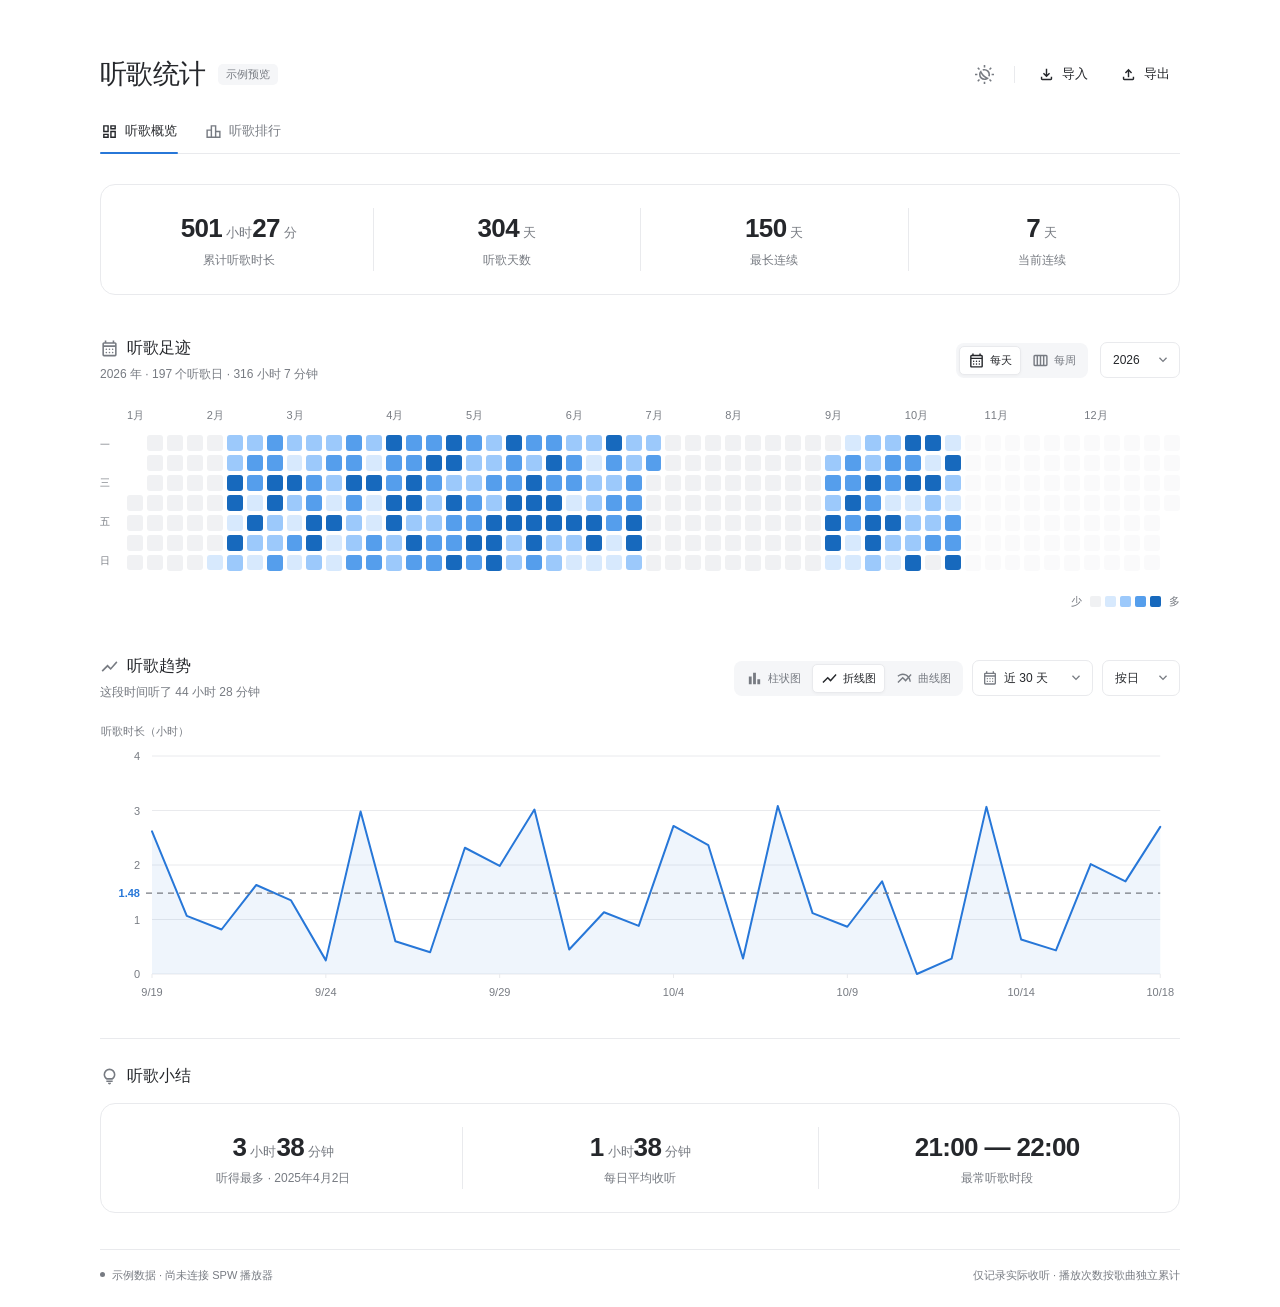
==== commit 5ad75946: "style: unify heatmap view controls and simplify the heatmap footer" ====
--- a/preview/index.html
+++ b/preview/index.html
@@ -40,9 +40,9 @@
       <div class="section-heading">
         <div><h2 id="activity-title"><svg class="material-icon" data-icon="calendar_month" viewBox="0 -960 960 960" aria-hidden="true" focusable="false"><path d="M200-80q-33 0-56.5-23.5T120-160v-560q0-33 23.5-56.5T200-800h40v-80h80v80h320v-80h80v80h40q33 0 56.5 23.5T840-720v560q0 33-23.5 56.5T760-80H200Zm0-80h560v-400H200v400Zm0-480h560v-80H200v80Zm0 0v-80 80Zm280 240q-17 0-28.5-11.5T440-440q0-17 11.5-28.5T480-480q17 0 28.5 11.5T520-440q0 17-11.5 28.5T480-400Zm-160 0q-17 0-28.5-11.5T280-440q0-17 11.5-28.5T320-480q17 0 28.5 11.5T360-440q0 17-11.5 28.5T320-400Zm320 0q-17 0-28.5-11.5T600-440q0-17 11.5-28.5T640-480q17 0 28.5 11.5T680-440q0 17-11.5 28.5T640-400ZM480-240q-17 0-28.5-11.5T440-280q0-17 11.5-28.5T480-320q17 0 28.5 11.5T520-280q0 17-11.5 28.5T480-240Zm-160 0q-17 0-28.5-11.5T280-280q0-17 11.5-28.5T320-320q17 0 28.5 11.5T360-280q0 17-11.5 28.5T320-240Zm320 0q-17 0-28.5-11.5T600-280q0-17 11.5-28.5T640-320q17 0 28.5 11.5T680-280q0 17-11.5 28.5T640-240Z"/></svg><span>听歌足迹</span></h2><p class="section-caption" id="year-caption"></p></div>
         <div class="section-controls">
-          <div class="heatmap-mode-toggle" role="group" aria-label="听歌足迹统计方式">
-            <button type="button" data-heatmap-mode="day" class="active" aria-pressed="true">每天</button>
-            <button type="button" data-heatmap-mode="week" aria-pressed="false">每周</button>
+          <div class="heatmap-mode-toggle segmented-control" role="group" aria-label="听歌足迹统计方式">
+            <button type="button" data-heatmap-mode="day" class="active" aria-pressed="true"><svg class="material-icon" data-icon="calendar_month" viewBox="0 -960 960 960" aria-hidden="true" focusable="false"><path d="M200-80q-33 0-56.5-23.5T120-160v-560q0-33 23.5-56.5T200-800h40v-80h80v80h320v-80h80v80h40q33 0 56.5 23.5T840-720v560q0 33-23.5 56.5T760-80H200Zm0-80h560v-400H200v400Zm0-480h560v-80H200v80Zm0 0v-80 80Zm280 240q-17 0-28.5-11.5T440-440q0-17 11.5-28.5T480-480q17 0 28.5 11.5T520-440q0 17-11.5 28.5T480-400Zm-160 0q-17 0-28.5-11.5T280-440q0-17 11.5-28.5T320-480q17 0 28.5 11.5T360-440q0 17-11.5 28.5T320-400Zm320 0q-17 0-28.5-11.5T600-440q0-17 11.5-28.5T640-480q17 0 28.5 11.5T680-440q0 17-11.5 28.5T640-400ZM480-240q-17 0-28.5-11.5T440-280q0-17 11.5-28.5T480-320q17 0 28.5 11.5T520-280q0 17-11.5 28.5T480-240Zm-160 0q-17 0-28.5-11.5T280-280q0-17 11.5-28.5T320-320q17 0 28.5 11.5T360-280q0 17-11.5 28.5T320-240Zm320 0q-17 0-28.5-11.5T600-280q0-17 11.5-28.5T640-320q17 0 28.5 11.5T680-280q0 17-11.5 28.5T640-240Z"/></svg><span>每天</span></button>
+            <button type="button" data-heatmap-mode="week" aria-pressed="false"><svg class="material-icon" data-icon="calendar_view_week" viewBox="0 -960 960 960" aria-hidden="true" focusable="false"><path d="M160-160q-33 0-56.5-23.5T80-240v-480q0-33 23.5-56.5T160-800h640q33 0 56.5 23.5T880-720v480q0 33-23.5 56.5T800-160H160Zm360-80h100v-480H520v480Zm-180 0h100v-480H340v480Zm-180 0h100v-480H160v480Zm540 0h100v-480H700v480Z"/></svg><span>每周</span></button>
           </div>
           <label class="select-wrap year-select"><span class="sr-only">热力图年份</span><select id="year-select"></select><svg class="material-icon select-chevron" data-icon="expand_more" viewBox="0 -960 960 960" aria-hidden="true" focusable="false"><path d="M480-345 240-585l56-56 184 184 184-184 56 56-240 240Z"/></svg></label>
         </div>
@@ -55,11 +55,7 @@
         </div>
       </div>
       <div class="heatmap-footer">
-        <div id="day-detail" class="day-detail" aria-live="polite"></div>
-        <div class="heatmap-key">
-          <span class="weekly-scale-note" id="weekly-scale-note" hidden>高度和颜色按本年单周峰值缩放</span>
-          <div class="heatmap-legend" id="heatmap-legend"><span>少</span><i data-level="0"></i><i data-level="1"></i><i data-level="2"></i><i data-level="3"></i><i data-level="4"></i><span>多</span></div>
-        </div>
+        <div class="heatmap-legend" id="heatmap-legend"><span>少</span><i data-level="0"></i><i data-level="1"></i><i data-level="2"></i><i data-level="3"></i><i data-level="4"></i><span>多</span></div>
       </div>
     </section>
 
@@ -67,7 +63,7 @@
       <div class="section-heading">
         <div><h2 id="trend-title"><svg class="material-icon" data-icon="show_chart" viewBox="0 -960 960 960" aria-hidden="true" focusable="false"><path d="m140-220-60-60 300-300 160 160 284-320 56 56-340 384-160-160-240 240Z"/></svg><span>听歌趋势</span></h2><p class="section-caption" id="trend-caption"></p></div>
         <div class="section-controls">
-          <div class="chart-type-toggle" role="group" aria-label="趋势图类型">
+          <div class="chart-type-toggle segmented-control" role="group" aria-label="趋势图类型">
             <button type="button" data-chart-type="bar" aria-pressed="false" title="柱状图"><svg class="material-icon" viewBox="0 -960 960 960" aria-hidden="true" focusable="false"><path d="M640-160v-280h160v280H640Zm-240 0v-640h160v640H400Zm-240 0v-440h160v440H160Z"/></svg><span>柱状图</span></button>
             <button type="button" data-chart-type="line" class="active" aria-pressed="true" title="折线图"><svg class="material-icon" viewBox="0 -960 960 960" aria-hidden="true" focusable="false"><path d="m140-220-60-60 300-300 160 160 284-320 56 56-340 384-160-160-240 240Z"/></svg><span>折线图</span></button>
             <button type="button" data-chart-type="curve" aria-pressed="false" title="曲线图"><svg class="material-icon" viewBox="0 -960 960 960" aria-hidden="true" focusable="false"><path d="m136-220-56-58 300-300 160 160 116-130q-51-60-120-95t-152-35q-71 0-134 26.5T136-580l-56-58q62-56 139-88t165-32q98 0 181 39.5T710-608l114-130 56 58-120 136q33 53 53.5 115T840-298h-80q-6-50-20.5-95.5T702-480L544-302 380-464 136-220Z"/></svg><span>曲线图</span></button>
--- a/preview/styles.css
+++ b/preview/styles.css
@@ -83,10 +83,6 @@
 .select-wrap .leading-icon { position: absolute; left: 9px; width: 16px; height: 16px; color: var(--muted); pointer-events: none; }
 .select-wrap.has-leading-icon select { padding-left: 31px; }
 .year-select select { min-width: 78px; }
-.heatmap-mode-toggle { display: flex; gap: 3px; }
-.heatmap-mode-toggle button { padding: 7px 9px; color: var(--muted); font-size: 13px; border-radius: 6px; }
-.heatmap-mode-toggle button:hover { background: var(--hover); color: var(--text); }
-.heatmap-mode-toggle button.active { color: var(--text); font-weight: 600; }
 .heatmap-scroll { overflow-x: auto; padding: 2px 2px 6px; margin: 0 -2px; scrollbar-width: thin; }
 .heatmap-layout { --weeks: 53; display: grid; grid-template-columns: 17px 1fr; grid-template-rows: 19px 1fr; column-gap: 10px; row-gap: 8px; min-width: 660px; }
 .month-labels { grid-column: 2; display: grid; grid-template-columns: repeat(var(--weeks), minmax(0,1fr)); gap: 4px; color: var(--muted); font-size: 11px; }
@@ -109,21 +105,17 @@
 .week-cell.future { opacity: .35; }
 .week-cell:hover:not(:disabled), .week-cell:focus-visible { box-shadow: 0 0 0 2px var(--background), 0 0 0 3px var(--accent); }
 .week-cell.selected { outline: 1px solid var(--accent); outline-offset: 2px; }
-.weekly-scale-note { color: var(--muted); font-size: 11px; text-align: right; }
-.heatmap-footer { display: flex; justify-content: space-between; flex-wrap: wrap; gap: 18px; align-items: center; margin-top: 13px; min-height: 23px; }
-.heatmap-key { display: flex; align-items: center; justify-content: flex-end; flex-wrap: wrap; gap: 8px 12px; margin-left: auto; }
-.day-detail { color: var(--muted); font-size: 12px; }
-.day-detail strong { color: var(--text); font-weight: 500; }
+.heatmap-footer { display: flex; justify-content: flex-end; align-items: center; margin-top: 13px; min-height: 23px; }
 .heatmap-legend { display: flex; align-items: center; gap: 4px; color: var(--muted); font-size: 11px; white-space: nowrap; }
 .heatmap-legend i { width: 11px; height: 11px; border-radius: 2px; }
 .heatmap-legend span:first-child { margin-right: 4px; }
 .heatmap-legend span:last-child { margin-left: 4px; }
 .trend-section { margin-top: 43px; }
 .trend-section .section-controls { flex-wrap: wrap; justify-content: flex-end; gap: 9px; }
-.chart-type-toggle { display: flex; gap: 2px; padding: 3px; background: var(--subtle); border-radius: 8px; }
-.chart-type-toggle button { display: flex; align-items: center; justify-content: center; gap: 5px; min-height: 29px; padding: 5px 8px; border: 1px solid transparent; border-radius: 5px; color: var(--muted); font-size: 11px; white-space: nowrap; }
-.chart-type-toggle button:hover { color: var(--text); }
-.chart-type-toggle button.active { color: var(--text); background: var(--background); border-color: var(--line); box-shadow: 0 1px 3px rgba(0,0,0,.035); }
+.segmented-control { display: flex; gap: 2px; padding: 3px; background: var(--subtle); border-radius: 8px; }
+.segmented-control button { display: flex; align-items: center; justify-content: center; gap: 5px; min-height: 29px; padding: 5px 8px; border: 1px solid transparent; border-radius: 5px; color: var(--muted); font-size: 11px; white-space: nowrap; }
+.segmented-control button:hover { color: var(--text); }
+.segmented-control button.active { color: var(--text); background: var(--background); border-color: var(--line); box-shadow: 0 1px 3px rgba(0,0,0,.035); }
 .material-icon { display: block; flex-shrink: 0; width: 17px; height: 17px; fill: currentColor; }
 .chart-wrapper { position: relative; }
 .chart-unit { color: var(--muted); font-size: 11px; margin-bottom: 7px; padding-left: 1px; }
@@ -227,13 +219,12 @@
   .activity-section .section-heading > div:first-child { flex: 1; }
   .activity-section .section-controls { flex-wrap: wrap; gap: 7px; }
   .year-select select { min-width: 70px; padding-left: 9px; }
-  .heatmap-footer { align-items: flex-start; }
-  .day-detail { font-size: 11px; max-width: 70%; line-height: 1.7; }
   .trend-section { margin-top: 33px; }
   .trend-section .section-heading { align-items: flex-start; }
   .trend-section .section-controls { width: 100%; justify-content: flex-start; gap: 8px; }
   .chart-type-toggle { flex-basis: 100%; }
-  .chart-type-toggle button { flex: 1; min-height: 32px; }
+  .chart-type-toggle button { flex: 1; }
+  .segmented-control button { min-height: 32px; }
   .select-wrap select { font-size: 11px; padding-left: 9px; }
   #trend-chart { height: 225px; }
   .song-controls { width: 100%; gap: 8px; }
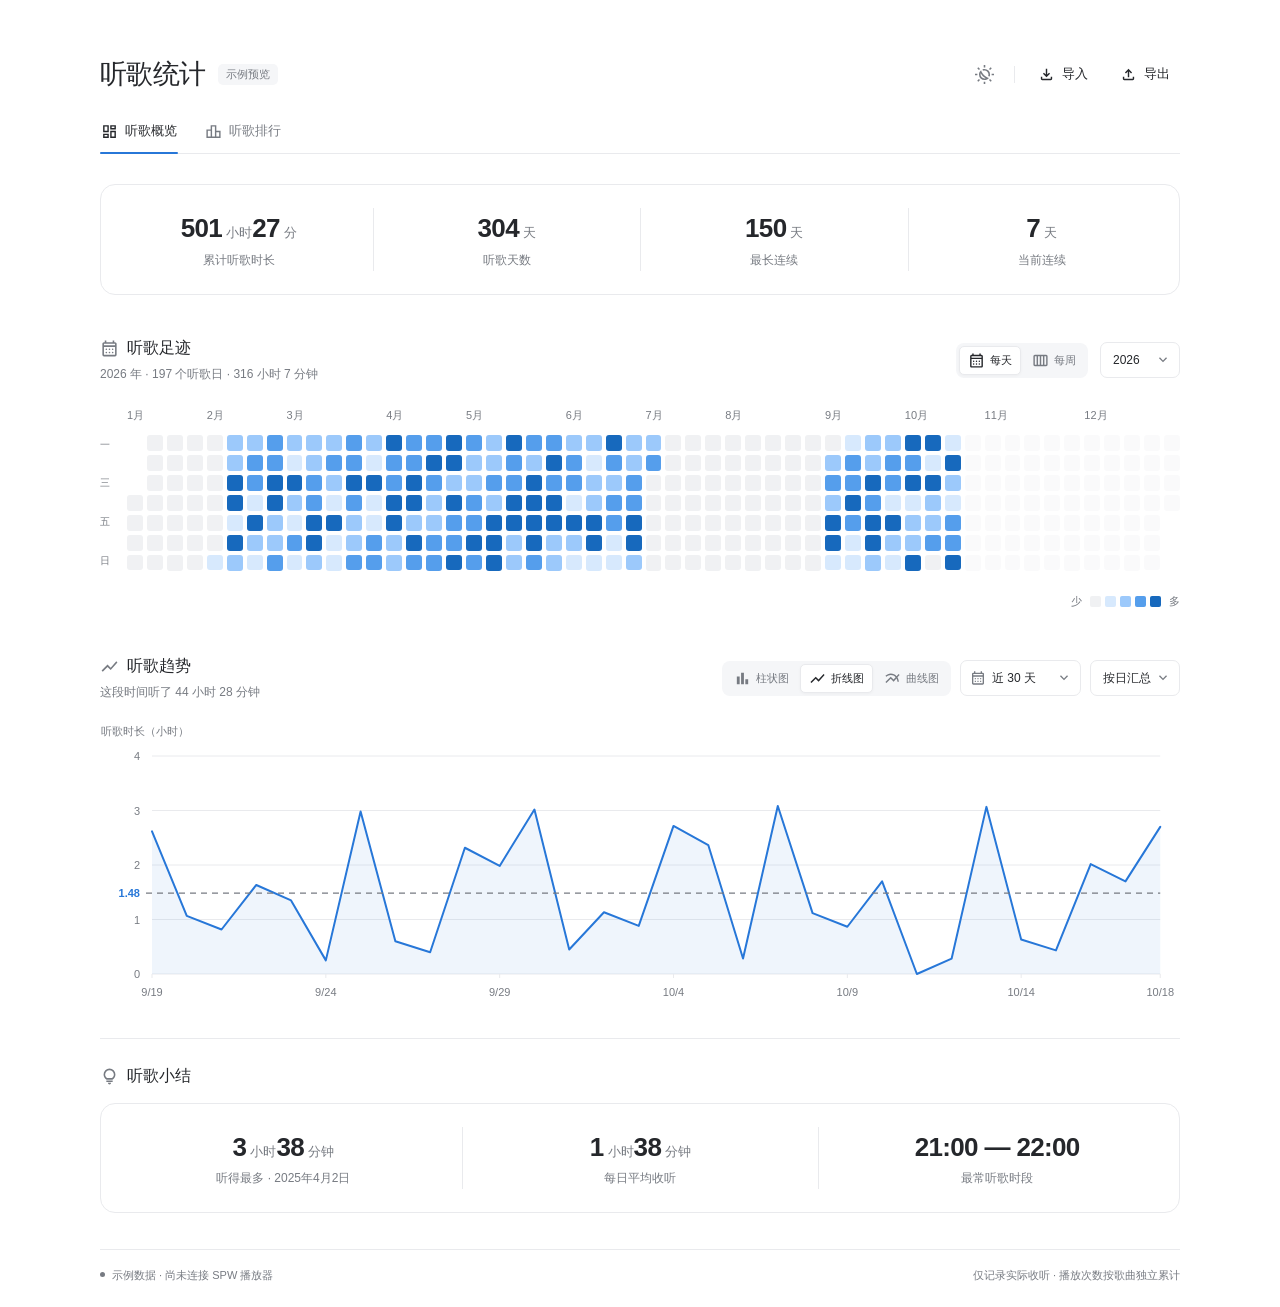
==== commit 6259e6aa: "fix: link trend date ranges to meaningful aggregation choices" ====
--- a/preview/index.html
+++ b/preview/index.html
@@ -69,7 +69,7 @@
             <button type="button" data-chart-type="curve" aria-pressed="false" title="曲线图"><svg class="material-icon" viewBox="0 -960 960 960" aria-hidden="true" focusable="false"><path d="m136-220-56-58 300-300 160 160 116-130q-51-60-120-95t-152-35q-71 0-134 26.5T136-580l-56-58q62-56 139-88t165-32q98 0 181 39.5T710-608l114-130 56 58-120 136q33 53 53.5 115T840-298h-80q-6-50-20.5-95.5T702-480L544-302 380-464 136-220Z"/></svg><span>曲线图</span></button>
           </div>
           <label class="select-wrap has-leading-icon"><svg class="material-icon leading-icon" data-icon="calendar_month" viewBox="0 -960 960 960" aria-hidden="true" focusable="false"><path d="M200-80q-33 0-56.5-23.5T120-160v-560q0-33 23.5-56.5T200-800h40v-80h80v80h320v-80h80v80h40q33 0 56.5 23.5T840-720v560q0 33-23.5 56.5T760-80H200Zm0-80h560v-400H200v400Zm0-480h560v-80H200v80Zm0 0v-80 80Zm280 240q-17 0-28.5-11.5T440-440q0-17 11.5-28.5T480-480q17 0 28.5 11.5T520-440q0 17-11.5 28.5T480-400Zm-160 0q-17 0-28.5-11.5T280-440q0-17 11.5-28.5T320-480q17 0 28.5 11.5T360-440q0 17-11.5 28.5T320-400Zm320 0q-17 0-28.5-11.5T600-440q0-17 11.5-28.5T640-480q17 0 28.5 11.5T680-440q0 17-11.5 28.5T640-400ZM480-240q-17 0-28.5-11.5T440-280q0-17 11.5-28.5T480-320q17 0 28.5 11.5T520-280q0 17-11.5 28.5T480-240Zm-160 0q-17 0-28.5-11.5T280-280q0-17 11.5-28.5T320-320q17 0 28.5 11.5T360-280q0 17-11.5 28.5T320-240Zm320 0q-17 0-28.5-11.5T600-280q0-17 11.5-28.5T640-320q17 0 28.5 11.5T680-280q0 17-11.5 28.5T640-240Z"/></svg><span class="sr-only">趋势图日期范围</span><select id="range-select"><option value="7">近 7 天</option><option value="30" selected>近 30 天</option><option value="month">本月</option><option value="today">今天</option><option value="selected" hidden>所选日期</option><option value="custom">自定义日期</option></select><svg class="material-icon select-chevron" data-icon="expand_more" viewBox="0 -960 960 960" aria-hidden="true" focusable="false"><path d="M480-345 240-585l56-56 184 184 184-184 56 56-240 240Z"/></svg></label>
-          <label class="select-wrap"><span class="sr-only">趋势图统计粒度</span><select id="granularity-select"><option value="day">按日</option><option value="week">按周</option><option value="hour">按小时</option></select><svg class="material-icon select-chevron" data-icon="expand_more" viewBox="0 -960 960 960" aria-hidden="true" focusable="false"><path d="M480-345 240-585l56-56 184 184 184-184 56 56-240 240Z"/></svg></label>
+          <label class="select-wrap" id="granularity-control"><span class="sr-only">时长汇总方式</span><select id="granularity-select" title="选择按日或按周汇总听歌时长"><option value="day">按日汇总</option><option value="week">按周汇总</option></select><svg class="material-icon select-chevron" data-icon="expand_more" viewBox="0 -960 960 960" aria-hidden="true" focusable="false"><path d="M480-345 240-585l56-56 184 184 184-184 56 56-240 240Z"/></svg></label>
         </div>
       </div>
       <div class="chart-wrapper" id="chart-wrapper">
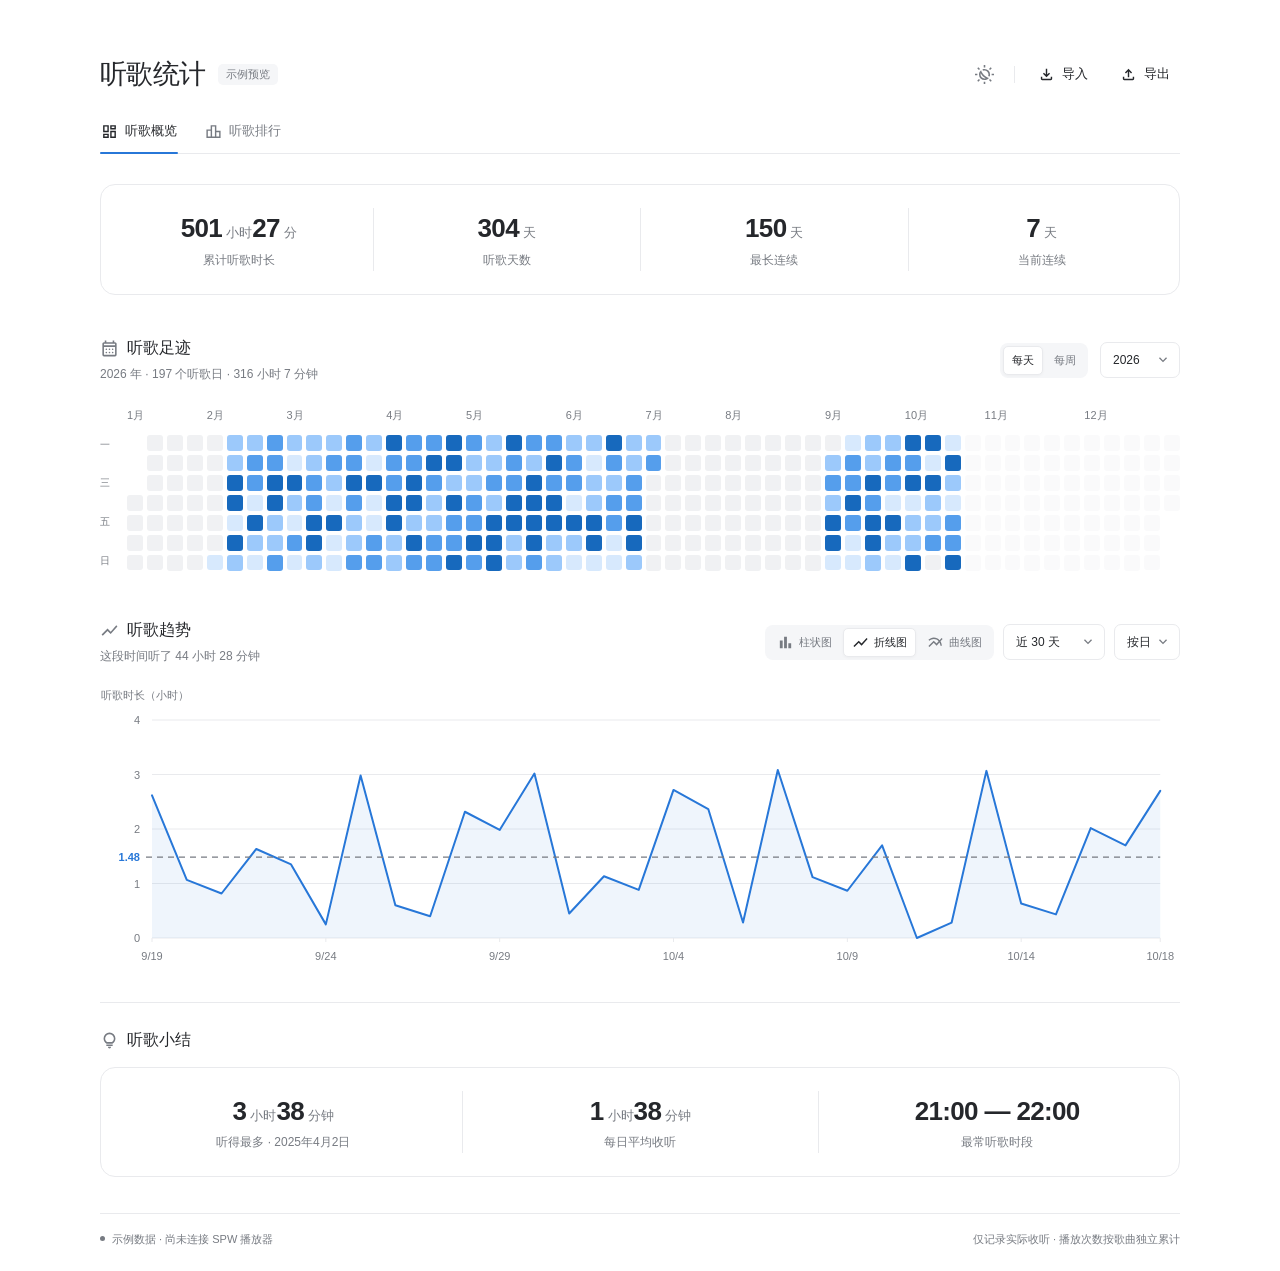
==== commit bfda6f96: "style: simplify heatmap and trend controls and remove the color legend" ====
--- a/preview/index.html
+++ b/preview/index.html
@@ -41,8 +41,8 @@
         <div><h2 id="activity-title"><svg class="material-icon" data-icon="calendar_month" viewBox="0 -960 960 960" aria-hidden="true" focusable="false"><path d="M200-80q-33 0-56.5-23.5T120-160v-560q0-33 23.5-56.5T200-800h40v-80h80v80h320v-80h80v80h40q33 0 56.5 23.5T840-720v560q0 33-23.5 56.5T760-80H200Zm0-80h560v-400H200v400Zm0-480h560v-80H200v80Zm0 0v-80 80Zm280 240q-17 0-28.5-11.5T440-440q0-17 11.5-28.5T480-480q17 0 28.5 11.5T520-440q0 17-11.5 28.5T480-400Zm-160 0q-17 0-28.5-11.5T280-440q0-17 11.5-28.5T320-480q17 0 28.5 11.5T360-440q0 17-11.5 28.5T320-400Zm320 0q-17 0-28.5-11.5T600-440q0-17 11.5-28.5T640-480q17 0 28.5 11.5T680-440q0 17-11.5 28.5T640-400ZM480-240q-17 0-28.5-11.5T440-280q0-17 11.5-28.5T480-320q17 0 28.5 11.5T520-280q0 17-11.5 28.5T480-240Zm-160 0q-17 0-28.5-11.5T280-280q0-17 11.5-28.5T320-320q17 0 28.5 11.5T360-280q0 17-11.5 28.5T320-240Zm320 0q-17 0-28.5-11.5T600-280q0-17 11.5-28.5T640-320q17 0 28.5 11.5T680-280q0 17-11.5 28.5T640-240Z"/></svg><span>听歌足迹</span></h2><p class="section-caption" id="year-caption"></p></div>
         <div class="section-controls">
           <div class="heatmap-mode-toggle segmented-control" role="group" aria-label="听歌足迹统计方式">
-            <button type="button" data-heatmap-mode="day" class="active" aria-pressed="true"><svg class="material-icon" data-icon="calendar_month" viewBox="0 -960 960 960" aria-hidden="true" focusable="false"><path d="M200-80q-33 0-56.5-23.5T120-160v-560q0-33 23.5-56.5T200-800h40v-80h80v80h320v-80h80v80h40q33 0 56.5 23.5T840-720v560q0 33-23.5 56.5T760-80H200Zm0-80h560v-400H200v400Zm0-480h560v-80H200v80Zm0 0v-80 80Zm280 240q-17 0-28.5-11.5T440-440q0-17 11.5-28.5T480-480q17 0 28.5 11.5T520-440q0 17-11.5 28.5T480-400Zm-160 0q-17 0-28.5-11.5T280-440q0-17 11.5-28.5T320-480q17 0 28.5 11.5T360-440q0 17-11.5 28.5T320-400Zm320 0q-17 0-28.5-11.5T600-440q0-17 11.5-28.5T640-480q17 0 28.5 11.5T680-440q0 17-11.5 28.5T640-400ZM480-240q-17 0-28.5-11.5T440-280q0-17 11.5-28.5T480-320q17 0 28.5 11.5T520-280q0 17-11.5 28.5T480-240Zm-160 0q-17 0-28.5-11.5T280-280q0-17 11.5-28.5T320-320q17 0 28.5 11.5T360-280q0 17-11.5 28.5T320-240Zm320 0q-17 0-28.5-11.5T600-280q0-17 11.5-28.5T640-320q17 0 28.5 11.5T680-280q0 17-11.5 28.5T640-240Z"/></svg><span>每天</span></button>
-            <button type="button" data-heatmap-mode="week" aria-pressed="false"><svg class="material-icon" data-icon="calendar_view_week" viewBox="0 -960 960 960" aria-hidden="true" focusable="false"><path d="M160-160q-33 0-56.5-23.5T80-240v-480q0-33 23.5-56.5T160-800h640q33 0 56.5 23.5T880-720v480q0 33-23.5 56.5T800-160H160Zm360-80h100v-480H520v480Zm-180 0h100v-480H340v480Zm-180 0h100v-480H160v480Zm540 0h100v-480H700v480Z"/></svg><span>每周</span></button>
+            <button type="button" data-heatmap-mode="day" class="active" aria-pressed="true"><span>每天</span></button>
+            <button type="button" data-heatmap-mode="week" aria-pressed="false"><span>每周</span></button>
           </div>
           <label class="select-wrap year-select"><span class="sr-only">热力图年份</span><select id="year-select"></select><svg class="material-icon select-chevron" data-icon="expand_more" viewBox="0 -960 960 960" aria-hidden="true" focusable="false"><path d="M480-345 240-585l56-56 184 184 184-184 56 56-240 240Z"/></svg></label>
         </div>
@@ -53,9 +53,6 @@
           <div class="weekday-labels" id="weekday-labels" aria-hidden="true"><span>一</span><span></span><span>三</span><span></span><span>五</span><span></span><span>日</span></div>
           <div class="heatmap" id="heatmap" role="group" aria-label="按日显示的年度听歌热力图"></div>
         </div>
-      </div>
-      <div class="heatmap-footer">
-        <div class="heatmap-legend" id="heatmap-legend"><span>少</span><i data-level="0"></i><i data-level="1"></i><i data-level="2"></i><i data-level="3"></i><i data-level="4"></i><span>多</span></div>
       </div>
     </section>
 
@@ -68,8 +65,8 @@
             <button type="button" data-chart-type="line" class="active" aria-pressed="true" title="折线图"><svg class="material-icon" viewBox="0 -960 960 960" aria-hidden="true" focusable="false"><path d="m140-220-60-60 300-300 160 160 284-320 56 56-340 384-160-160-240 240Z"/></svg><span>折线图</span></button>
             <button type="button" data-chart-type="curve" aria-pressed="false" title="曲线图"><svg class="material-icon" viewBox="0 -960 960 960" aria-hidden="true" focusable="false"><path d="m136-220-56-58 300-300 160 160 116-130q-51-60-120-95t-152-35q-71 0-134 26.5T136-580l-56-58q62-56 139-88t165-32q98 0 181 39.5T710-608l114-130 56 58-120 136q33 53 53.5 115T840-298h-80q-6-50-20.5-95.5T702-480L544-302 380-464 136-220Z"/></svg><span>曲线图</span></button>
           </div>
-          <label class="select-wrap has-leading-icon"><svg class="material-icon leading-icon" data-icon="calendar_month" viewBox="0 -960 960 960" aria-hidden="true" focusable="false"><path d="M200-80q-33 0-56.5-23.5T120-160v-560q0-33 23.5-56.5T200-800h40v-80h80v80h320v-80h80v80h40q33 0 56.5 23.5T840-720v560q0 33-23.5 56.5T760-80H200Zm0-80h560v-400H200v400Zm0-480h560v-80H200v80Zm0 0v-80 80Zm280 240q-17 0-28.5-11.5T440-440q0-17 11.5-28.5T480-480q17 0 28.5 11.5T520-440q0 17-11.5 28.5T480-400Zm-160 0q-17 0-28.5-11.5T280-440q0-17 11.5-28.5T320-480q17 0 28.5 11.5T360-440q0 17-11.5 28.5T320-400Zm320 0q-17 0-28.5-11.5T600-440q0-17 11.5-28.5T640-480q17 0 28.5 11.5T680-440q0 17-11.5 28.5T640-400ZM480-240q-17 0-28.5-11.5T440-280q0-17 11.5-28.5T480-320q17 0 28.5 11.5T520-280q0 17-11.5 28.5T480-240Zm-160 0q-17 0-28.5-11.5T280-280q0-17 11.5-28.5T320-320q17 0 28.5 11.5T360-280q0 17-11.5 28.5T320-240Zm320 0q-17 0-28.5-11.5T600-280q0-17 11.5-28.5T640-320q17 0 28.5 11.5T680-280q0 17-11.5 28.5T640-240Z"/></svg><span class="sr-only">趋势图日期范围</span><select id="range-select"><option value="7">近 7 天</option><option value="30" selected>近 30 天</option><option value="month">本月</option><option value="today">今天</option><option value="selected" hidden>所选日期</option><option value="custom">自定义日期</option></select><svg class="material-icon select-chevron" data-icon="expand_more" viewBox="0 -960 960 960" aria-hidden="true" focusable="false"><path d="M480-345 240-585l56-56 184 184 184-184 56 56-240 240Z"/></svg></label>
-          <label class="select-wrap" id="granularity-control"><span class="sr-only">时长汇总方式</span><select id="granularity-select" title="选择按日或按周汇总听歌时长"><option value="day">按日汇总</option><option value="week">按周汇总</option></select><svg class="material-icon select-chevron" data-icon="expand_more" viewBox="0 -960 960 960" aria-hidden="true" focusable="false"><path d="M480-345 240-585l56-56 184 184 184-184 56 56-240 240Z"/></svg></label>
+          <label class="select-wrap"><span class="sr-only">趋势图日期范围</span><select id="range-select"><option value="7">近 7 天</option><option value="30" selected>近 30 天</option><option value="month">本月</option><option value="today">今天</option><option value="selected" hidden>所选日期</option><option value="custom">自定义日期</option></select><svg class="material-icon select-chevron" data-icon="expand_more" viewBox="0 -960 960 960" aria-hidden="true" focusable="false"><path d="M480-345 240-585l56-56 184 184 184-184 56 56-240 240Z"/></svg></label>
+          <label class="select-wrap" id="granularity-control"><span class="sr-only">时长汇总方式</span><select id="granularity-select" title="选择按日或按周汇总听歌时长"><option value="day">按日</option><option value="week">按周</option></select><svg class="material-icon select-chevron" data-icon="expand_more" viewBox="0 -960 960 960" aria-hidden="true" focusable="false"><path d="M480-345 240-585l56-56 184 184 184-184 56 56-240 240Z"/></svg></label>
         </div>
       </div>
       <div class="chart-wrapper" id="chart-wrapper">
--- a/preview/styles.css
+++ b/preview/styles.css
@@ -80,8 +80,6 @@
 .select-wrap select { appearance: none; border: 0; background: transparent; color: var(--text); cursor: pointer; border-radius: inherit; padding: 8px 28px 8px 12px; font-size: 12px; min-height: 34px; }
 select option { background: var(--background); color: var(--text); }
 .select-wrap .select-chevron { position: absolute; right: 8px; top: 50%; transform: translateY(-50%); width: 16px; height: 16px; color: var(--muted); pointer-events: none; }
-.select-wrap .leading-icon { position: absolute; left: 9px; width: 16px; height: 16px; color: var(--muted); pointer-events: none; }
-.select-wrap.has-leading-icon select { padding-left: 31px; }
 .year-select select { min-width: 78px; }
 .heatmap-scroll { overflow-x: auto; padding: 2px 2px 6px; margin: 0 -2px; scrollbar-width: thin; }
 .heatmap-layout { --weeks: 53; display: grid; grid-template-columns: 17px 1fr; grid-template-rows: 19px 1fr; column-gap: 10px; row-gap: 8px; min-width: 660px; }
@@ -105,11 +103,6 @@
 .week-cell.future { opacity: .35; }
 .week-cell:hover:not(:disabled), .week-cell:focus-visible { box-shadow: 0 0 0 2px var(--background), 0 0 0 3px var(--accent); }
 .week-cell.selected { outline: 1px solid var(--accent); outline-offset: 2px; }
-.heatmap-footer { display: flex; justify-content: flex-end; align-items: center; margin-top: 13px; min-height: 23px; }
-.heatmap-legend { display: flex; align-items: center; gap: 4px; color: var(--muted); font-size: 11px; white-space: nowrap; }
-.heatmap-legend i { width: 11px; height: 11px; border-radius: 2px; }
-.heatmap-legend span:first-child { margin-right: 4px; }
-.heatmap-legend span:last-child { margin-left: 4px; }
 .trend-section { margin-top: 43px; }
 .trend-section .section-controls { flex-wrap: wrap; justify-content: flex-end; gap: 9px; }
 .segmented-control { display: flex; gap: 2px; padding: 3px; background: var(--subtle); border-radius: 8px; }
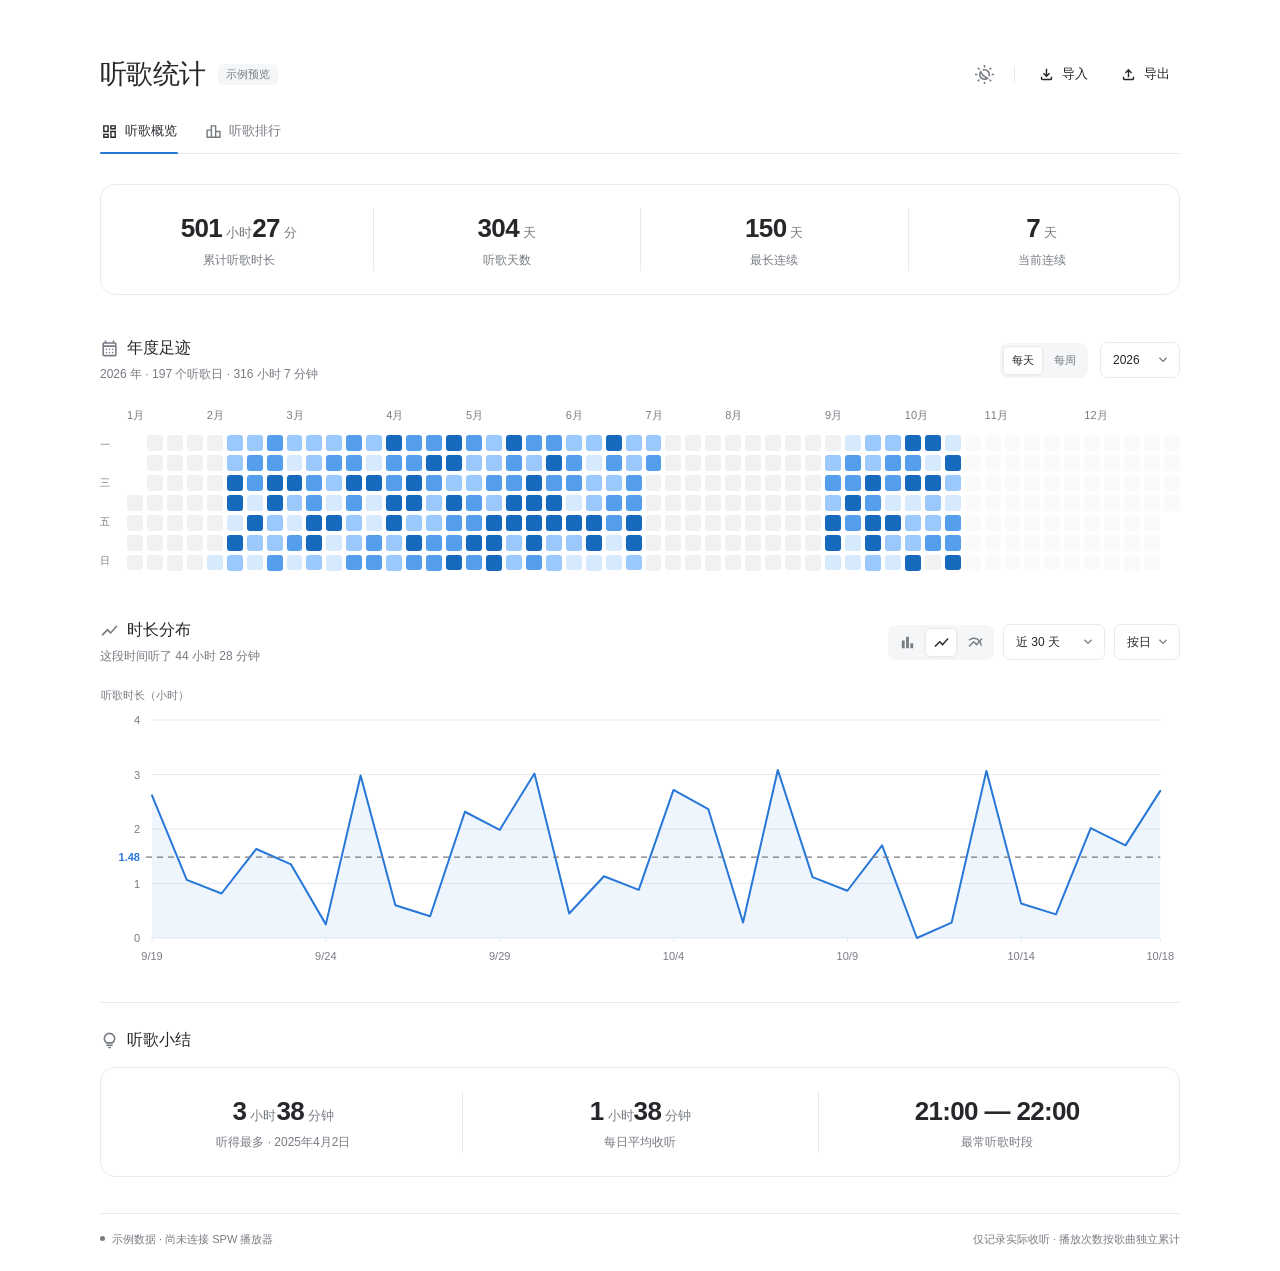
==== commit 38a06138: "style: rename overview sections and use icon-only chart controls" ====
--- a/preview/index.html
+++ b/preview/index.html
@@ -38,9 +38,9 @@
 
     <section class="activity-section" aria-labelledby="activity-title">
       <div class="section-heading">
-        <div><h2 id="activity-title"><svg class="material-icon" data-icon="calendar_month" viewBox="0 -960 960 960" aria-hidden="true" focusable="false"><path d="M200-80q-33 0-56.5-23.5T120-160v-560q0-33 23.5-56.5T200-800h40v-80h80v80h320v-80h80v80h40q33 0 56.5 23.5T840-720v560q0 33-23.5 56.5T760-80H200Zm0-80h560v-400H200v400Zm0-480h560v-80H200v80Zm0 0v-80 80Zm280 240q-17 0-28.5-11.5T440-440q0-17 11.5-28.5T480-480q17 0 28.5 11.5T520-440q0 17-11.5 28.5T480-400Zm-160 0q-17 0-28.5-11.5T280-440q0-17 11.5-28.5T320-480q17 0 28.5 11.5T360-440q0 17-11.5 28.5T320-400Zm320 0q-17 0-28.5-11.5T600-440q0-17 11.5-28.5T640-480q17 0 28.5 11.5T680-440q0 17-11.5 28.5T640-400ZM480-240q-17 0-28.5-11.5T440-280q0-17 11.5-28.5T480-320q17 0 28.5 11.5T520-280q0 17-11.5 28.5T480-240Zm-160 0q-17 0-28.5-11.5T280-280q0-17 11.5-28.5T320-320q17 0 28.5 11.5T360-280q0 17-11.5 28.5T320-240Zm320 0q-17 0-28.5-11.5T600-280q0-17 11.5-28.5T640-320q17 0 28.5 11.5T680-280q0 17-11.5 28.5T640-240Z"/></svg><span>听歌足迹</span></h2><p class="section-caption" id="year-caption"></p></div>
+        <div><h2 id="activity-title"><svg class="material-icon" data-icon="calendar_month" viewBox="0 -960 960 960" aria-hidden="true" focusable="false"><path d="M200-80q-33 0-56.5-23.5T120-160v-560q0-33 23.5-56.5T200-800h40v-80h80v80h320v-80h80v80h40q33 0 56.5 23.5T840-720v560q0 33-23.5 56.5T760-80H200Zm0-80h560v-400H200v400Zm0-480h560v-80H200v80Zm0 0v-80 80Zm280 240q-17 0-28.5-11.5T440-440q0-17 11.5-28.5T480-480q17 0 28.5 11.5T520-440q0 17-11.5 28.5T480-400Zm-160 0q-17 0-28.5-11.5T280-440q0-17 11.5-28.5T320-480q17 0 28.5 11.5T360-440q0 17-11.5 28.5T320-400Zm320 0q-17 0-28.5-11.5T600-440q0-17 11.5-28.5T640-480q17 0 28.5 11.5T680-440q0 17-11.5 28.5T640-400ZM480-240q-17 0-28.5-11.5T440-280q0-17 11.5-28.5T480-320q17 0 28.5 11.5T520-280q0 17-11.5 28.5T480-240Zm-160 0q-17 0-28.5-11.5T280-280q0-17 11.5-28.5T320-320q17 0 28.5 11.5T360-280q0 17-11.5 28.5T320-240Zm320 0q-17 0-28.5-11.5T600-280q0-17 11.5-28.5T640-320q17 0 28.5 11.5T680-280q0 17-11.5 28.5T640-240Z"/></svg><span>年度足迹</span></h2><p class="section-caption" id="year-caption"></p></div>
         <div class="section-controls">
-          <div class="heatmap-mode-toggle segmented-control" role="group" aria-label="听歌足迹统计方式">
+          <div class="heatmap-mode-toggle segmented-control" role="group" aria-label="年度足迹统计方式">
             <button type="button" data-heatmap-mode="day" class="active" aria-pressed="true"><span>每天</span></button>
             <button type="button" data-heatmap-mode="week" aria-pressed="false"><span>每周</span></button>
           </div>
@@ -58,14 +58,14 @@
 
     <section class="trend-section" aria-labelledby="trend-title">
       <div class="section-heading">
-        <div><h2 id="trend-title"><svg class="material-icon" data-icon="show_chart" viewBox="0 -960 960 960" aria-hidden="true" focusable="false"><path d="m140-220-60-60 300-300 160 160 284-320 56 56-340 384-160-160-240 240Z"/></svg><span>听歌趋势</span></h2><p class="section-caption" id="trend-caption"></p></div>
+        <div><h2 id="trend-title"><svg class="material-icon" data-icon="show_chart" viewBox="0 -960 960 960" aria-hidden="true" focusable="false"><path d="m140-220-60-60 300-300 160 160 284-320 56 56-340 384-160-160-240 240Z"/></svg><span>时长分布</span></h2><p class="section-caption" id="trend-caption"></p></div>
         <div class="section-controls">
-          <div class="chart-type-toggle segmented-control" role="group" aria-label="趋势图类型">
-            <button type="button" data-chart-type="bar" aria-pressed="false" title="柱状图"><svg class="material-icon" viewBox="0 -960 960 960" aria-hidden="true" focusable="false"><path d="M640-160v-280h160v280H640Zm-240 0v-640h160v640H400Zm-240 0v-440h160v440H160Z"/></svg><span>柱状图</span></button>
-            <button type="button" data-chart-type="line" class="active" aria-pressed="true" title="折线图"><svg class="material-icon" viewBox="0 -960 960 960" aria-hidden="true" focusable="false"><path d="m140-220-60-60 300-300 160 160 284-320 56 56-340 384-160-160-240 240Z"/></svg><span>折线图</span></button>
-            <button type="button" data-chart-type="curve" aria-pressed="false" title="曲线图"><svg class="material-icon" viewBox="0 -960 960 960" aria-hidden="true" focusable="false"><path d="m136-220-56-58 300-300 160 160 116-130q-51-60-120-95t-152-35q-71 0-134 26.5T136-580l-56-58q62-56 139-88t165-32q98 0 181 39.5T710-608l114-130 56 58-120 136q33 53 53.5 115T840-298h-80q-6-50-20.5-95.5T702-480L544-302 380-464 136-220Z"/></svg><span>曲线图</span></button>
+          <div class="chart-type-toggle segmented-control" role="group" aria-label="时长分布图表类型">
+            <button type="button" data-chart-type="bar" aria-pressed="false" title="柱状图" aria-label="柱状图"><svg class="material-icon" viewBox="0 -960 960 960" aria-hidden="true" focusable="false"><path d="M640-160v-280h160v280H640Zm-240 0v-640h160v640H400Zm-240 0v-440h160v440H160Z"/></svg></button>
+            <button type="button" data-chart-type="line" class="active" aria-pressed="true" title="折线图" aria-label="折线图"><svg class="material-icon" viewBox="0 -960 960 960" aria-hidden="true" focusable="false"><path d="m140-220-60-60 300-300 160 160 284-320 56 56-340 384-160-160-240 240Z"/></svg></button>
+            <button type="button" data-chart-type="curve" aria-pressed="false" title="曲线图" aria-label="曲线图"><svg class="material-icon" viewBox="0 -960 960 960" aria-hidden="true" focusable="false"><path d="m136-220-56-58 300-300 160 160 116-130q-51-60-120-95t-152-35q-71 0-134 26.5T136-580l-56-58q62-56 139-88t165-32q98 0 181 39.5T710-608l114-130 56 58-120 136q33 53 53.5 115T840-298h-80q-6-50-20.5-95.5T702-480L544-302 380-464 136-220Z"/></svg></button>
           </div>
-          <label class="select-wrap"><span class="sr-only">趋势图日期范围</span><select id="range-select"><option value="7">近 7 天</option><option value="30" selected>近 30 天</option><option value="month">本月</option><option value="today">今天</option><option value="selected" hidden>所选日期</option><option value="custom">自定义日期</option></select><svg class="material-icon select-chevron" data-icon="expand_more" viewBox="0 -960 960 960" aria-hidden="true" focusable="false"><path d="M480-345 240-585l56-56 184 184 184-184 56 56-240 240Z"/></svg></label>
+          <label class="select-wrap"><span class="sr-only">时长分布日期范围</span><select id="range-select"><option value="7">近 7 天</option><option value="30" selected>近 30 天</option><option value="month">本月</option><option value="today">今天</option><option value="selected" hidden>所选日期</option><option value="custom">自定义日期</option></select><svg class="material-icon select-chevron" data-icon="expand_more" viewBox="0 -960 960 960" aria-hidden="true" focusable="false"><path d="M480-345 240-585l56-56 184 184 184-184 56 56-240 240Z"/></svg></label>
           <label class="select-wrap" id="granularity-control"><span class="sr-only">时长汇总方式</span><select id="granularity-select" title="选择按日或按周汇总听歌时长"><option value="day">按日</option><option value="week">按周</option></select><svg class="material-icon select-chevron" data-icon="expand_more" viewBox="0 -960 960 960" aria-hidden="true" focusable="false"><path d="M480-345 240-585l56-56 184 184 184-184 56 56-240 240Z"/></svg></label>
         </div>
       </div>
@@ -116,7 +116,7 @@
   <div class="tooltip" id="tooltip" role="tooltip" hidden></div>
   <div class="toast" id="toast" role="status" hidden></div>
   <dialog id="date-dialog">
-    <form id="date-form"><h2><svg class="material-icon" data-icon="calendar_month" viewBox="0 -960 960 960" aria-hidden="true" focusable="false"><path d="M200-80q-33 0-56.5-23.5T120-160v-560q0-33 23.5-56.5T200-800h40v-80h80v80h320v-80h80v80h40q33 0 56.5 23.5T840-720v560q0 33-23.5 56.5T760-80H200Zm0-80h560v-400H200v400Zm0-480h560v-80H200v80Zm0 0v-80 80Zm280 240q-17 0-28.5-11.5T440-440q0-17 11.5-28.5T480-480q17 0 28.5 11.5T520-440q0 17-11.5 28.5T480-400Zm-160 0q-17 0-28.5-11.5T280-440q0-17 11.5-28.5T320-480q17 0 28.5 11.5T360-440q0 17-11.5 28.5T320-400Zm320 0q-17 0-28.5-11.5T600-440q0-17 11.5-28.5T640-480q17 0 28.5 11.5T680-440q0 17-11.5 28.5T640-400ZM480-240q-17 0-28.5-11.5T440-280q0-17 11.5-28.5T480-320q17 0 28.5 11.5T520-280q0 17-11.5 28.5T480-240Zm-160 0q-17 0-28.5-11.5T280-280q0-17 11.5-28.5T320-320q17 0 28.5 11.5T360-280q0 17-11.5 28.5T320-240Zm320 0q-17 0-28.5-11.5T600-280q0-17 11.5-28.5T640-320q17 0 28.5 11.5T680-280q0 17-11.5 28.5T640-240Z"/></svg><span>选择日期范围</span></h2><p class="dialog-caption">调整趋势图的统计范围</p><label>开始日期<input id="date-start" type="date" required></label><label>结束日期<input id="date-end" type="date" required></label><p id="date-error" class="form-error" aria-live="polite"></p><div class="dialog-actions"><button type="button" class="secondary-button" id="date-cancel">取消</button><button type="submit" class="primary-button">应用</button></div></form>
+    <form id="date-form"><h2><svg class="material-icon" data-icon="calendar_month" viewBox="0 -960 960 960" aria-hidden="true" focusable="false"><path d="M200-80q-33 0-56.5-23.5T120-160v-560q0-33 23.5-56.5T200-800h40v-80h80v80h320v-80h80v80h40q33 0 56.5 23.5T840-720v560q0 33-23.5 56.5T760-80H200Zm0-80h560v-400H200v400Zm0-480h560v-80H200v80Zm0 0v-80 80Zm280 240q-17 0-28.5-11.5T440-440q0-17 11.5-28.5T480-480q17 0 28.5 11.5T520-440q0 17-11.5 28.5T480-400Zm-160 0q-17 0-28.5-11.5T280-440q0-17 11.5-28.5T320-480q17 0 28.5 11.5T360-440q0 17-11.5 28.5T320-400Zm320 0q-17 0-28.5-11.5T600-440q0-17 11.5-28.5T640-480q17 0 28.5 11.5T680-440q0 17-11.5 28.5T640-400ZM480-240q-17 0-28.5-11.5T440-280q0-17 11.5-28.5T480-320q17 0 28.5 11.5T520-280q0 17-11.5 28.5T480-240Zm-160 0q-17 0-28.5-11.5T280-280q0-17 11.5-28.5T320-320q17 0 28.5 11.5T360-280q0 17-11.5 28.5T320-240Zm320 0q-17 0-28.5-11.5T600-280q0-17 11.5-28.5T640-320q17 0 28.5 11.5T680-280q0 17-11.5 28.5T640-240Z"/></svg><span>选择日期范围</span></h2><p class="dialog-caption">调整时长分布的日期范围</p><label>开始日期<input id="date-start" type="date" required></label><label>结束日期<input id="date-end" type="date" required></label><p id="date-error" class="form-error" aria-live="polite"></p><div class="dialog-actions"><button type="button" class="secondary-button" id="date-cancel">取消</button><button type="submit" class="primary-button">应用</button></div></form>
   </dialog>
 </body>
 </html>
--- a/preview/styles.css
+++ b/preview/styles.css
@@ -109,6 +109,8 @@
 .segmented-control button { display: flex; align-items: center; justify-content: center; gap: 5px; min-height: 29px; padding: 5px 8px; border: 1px solid transparent; border-radius: 5px; color: var(--muted); font-size: 11px; white-space: nowrap; }
 .segmented-control button:hover { color: var(--text); }
 .segmented-control button.active { color: var(--text); background: var(--background); border-color: var(--line); box-shadow: 0 1px 3px rgba(0,0,0,.035); }
+.chart-type-toggle { flex-shrink: 0; }
+.chart-type-toggle button { width: 32px; padding: 5px; }
 .material-icon { display: block; flex-shrink: 0; width: 17px; height: 17px; fill: currentColor; }
 .chart-wrapper { position: relative; }
 .chart-unit { color: var(--muted); font-size: 11px; margin-bottom: 7px; padding-left: 1px; }
@@ -215,8 +217,6 @@
   .trend-section { margin-top: 33px; }
   .trend-section .section-heading { align-items: flex-start; }
   .trend-section .section-controls { width: 100%; justify-content: flex-start; gap: 8px; }
-  .chart-type-toggle { flex-basis: 100%; }
-  .chart-type-toggle button { flex: 1; }
   .segmented-control button { min-height: 32px; }
   .select-wrap select { font-size: 11px; padding-left: 9px; }
   #trend-chart { height: 225px; }
